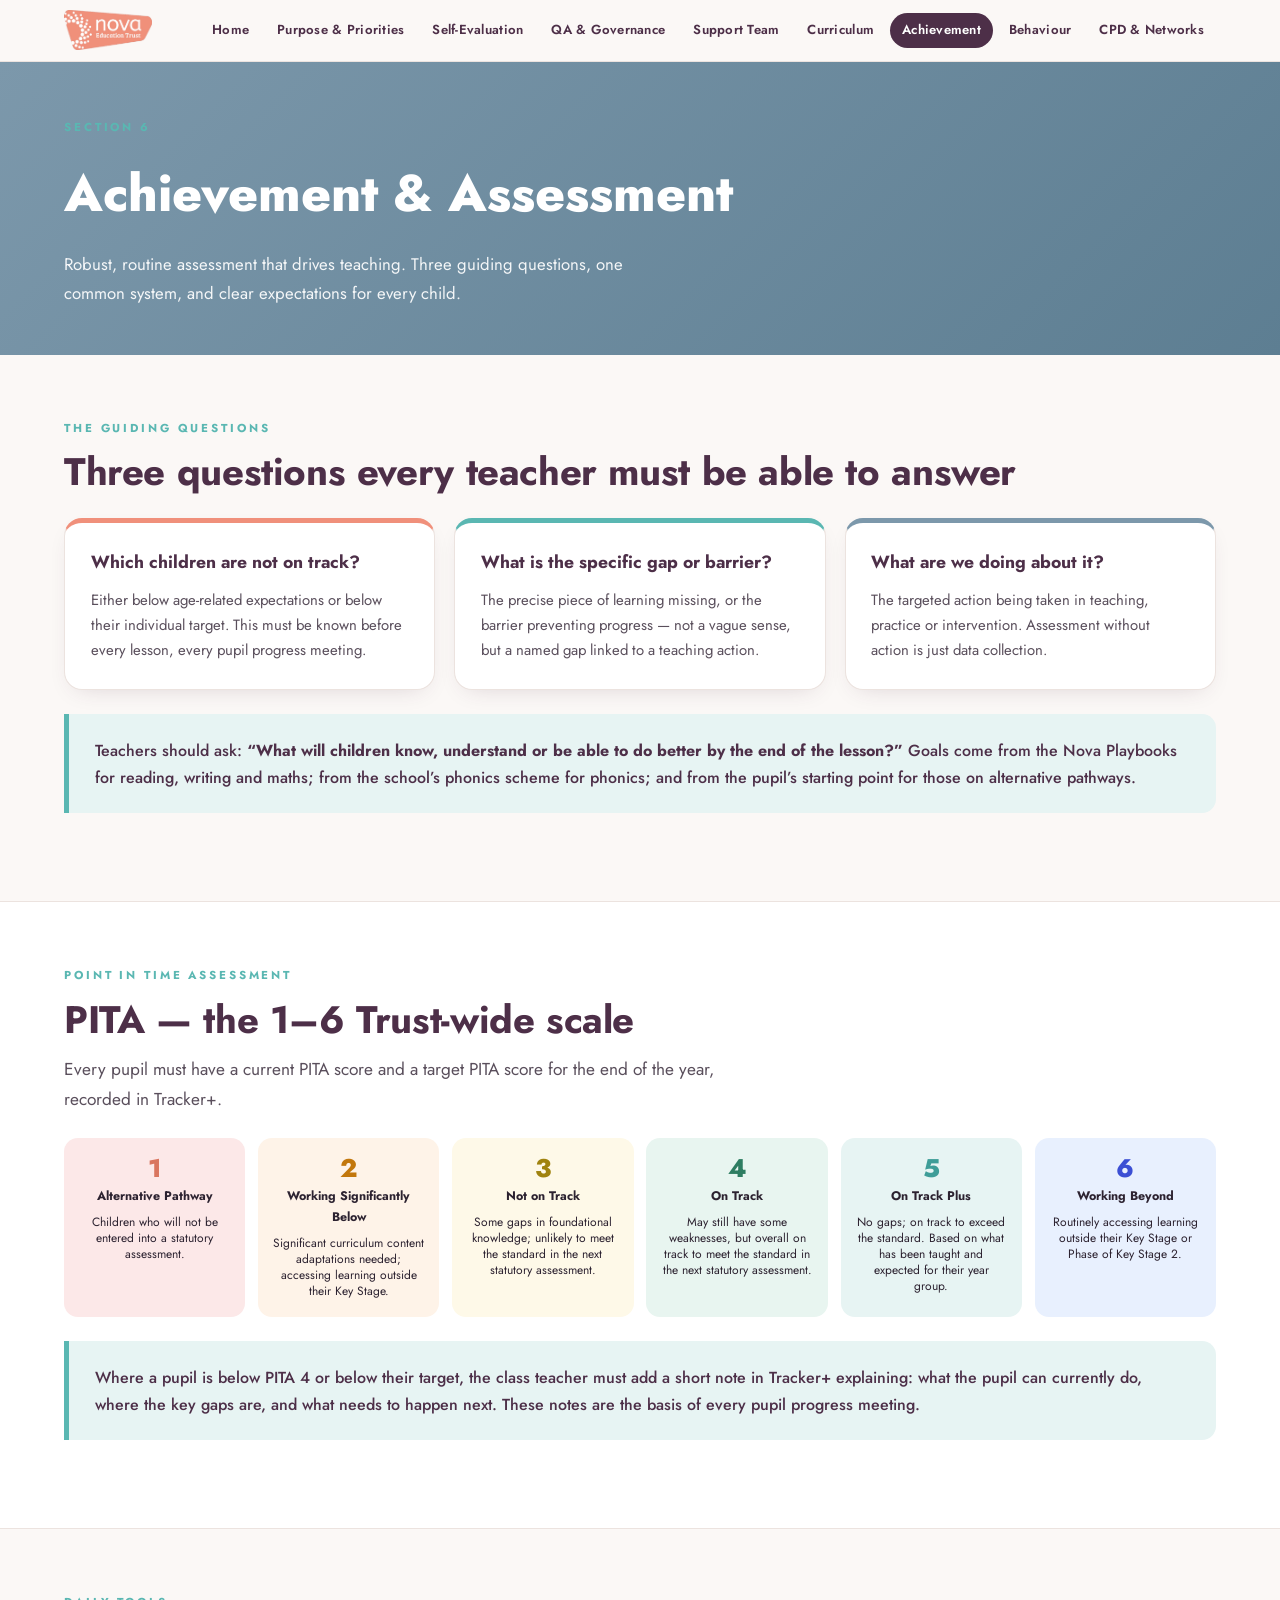
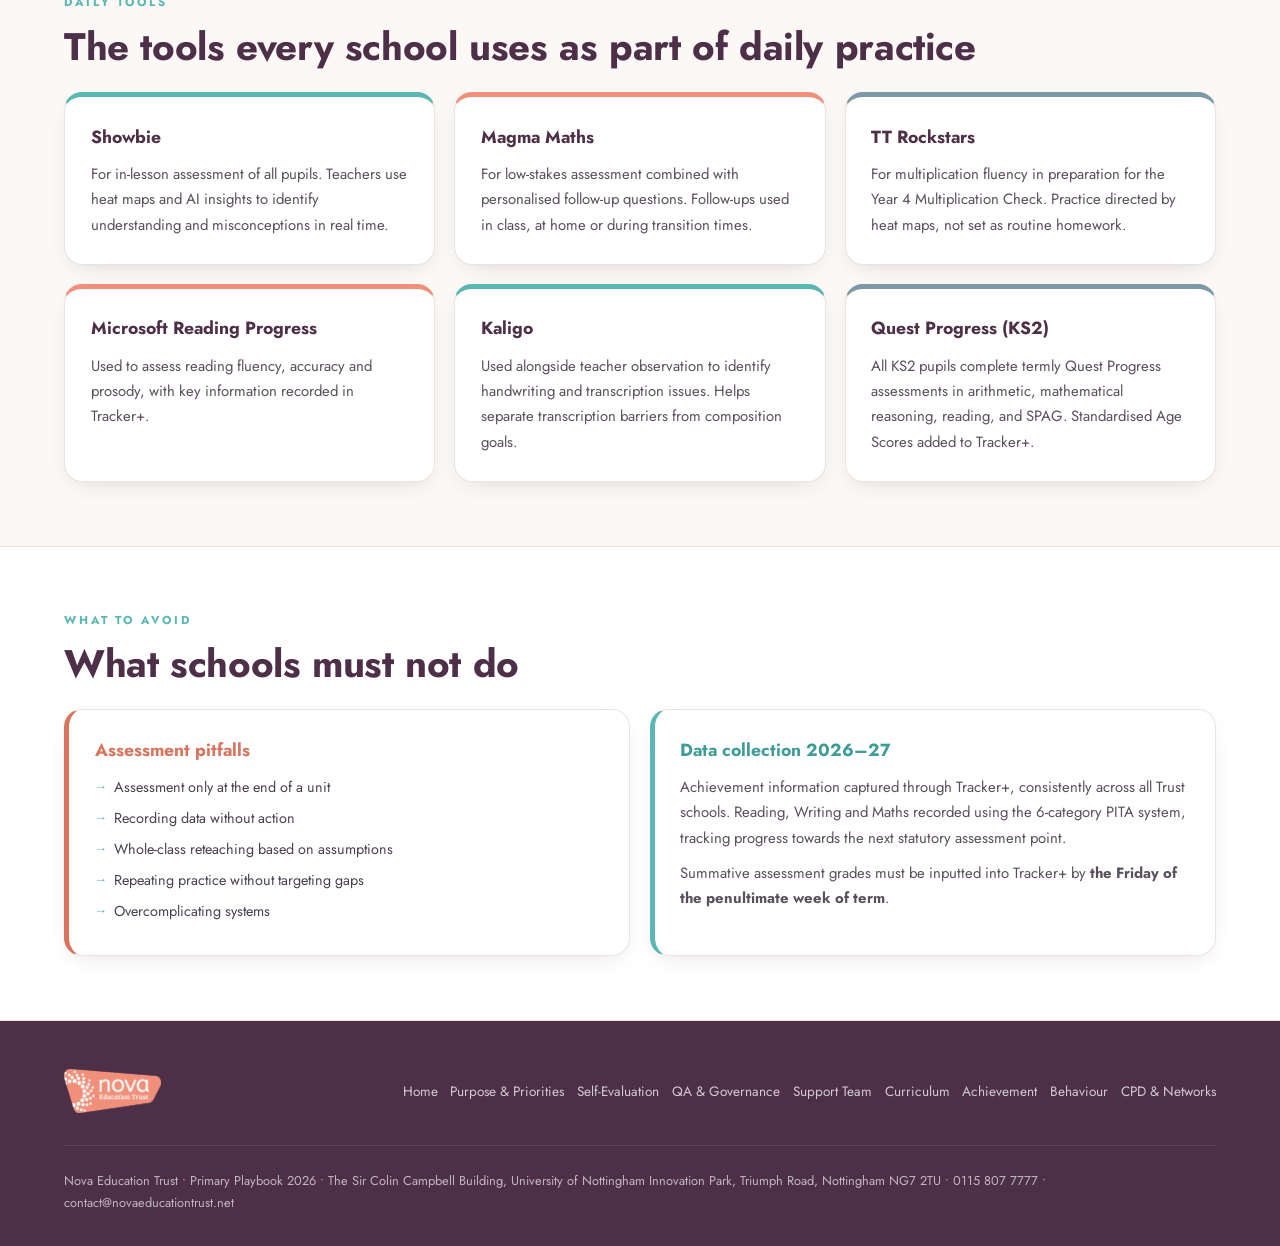
==== achievement.html @ ba5cb5a9 "Initial commit - Primary Leaders Playbook 26-27" ====
<!DOCTYPE html>
<html lang="en-GB">
<head>
<meta charset="UTF-8">
<meta name="viewport" content="width=device-width,initial-scale=1.0">
<title>Achievement & Assessment — Nova Primary Playbook 2026</title>
<link rel="stylesheet" href="style.css">
</head>
<body>
<header class="nav">
  <div class="nav-inner">
    <a class="nav-logo" href="index.html"><img src="assets/nova-logo.png" alt="Nova Education Trust"></a>
    <nav class="links"><a href="index.html">Home</a><a href="purpose.html">Purpose & Priorities</a><a href="self-evaluation.html">Self-Evaluation</a><a href="governance.html">QA & Governance</a><a href="support-team.html">Support Team</a><a href="curriculum.html">Curriculum</a><a href="achievement.html" class="active">Achievement</a><a href="behaviour.html">Behaviour</a><a href="cpd.html">CPD & Networks</a></nav>
    <button class="burger" aria-label="Menu"><span></span><span></span><span></span></button>
  </div>
  <div class="mob-menu"><a href="index.html">Home</a><a href="purpose.html">Purpose & Priorities</a><a href="self-evaluation.html">Self-Evaluation</a><a href="governance.html">QA & Governance</a><a href="support-team.html">Support Team</a><a href="curriculum.html">Curriculum</a><a href="achievement.html">Achievement</a><a href="behaviour.html">Behaviour</a><a href="cpd.html">CPD & Networks</a></div>
</header>

<section class="page-hero slate">
  <div class="wrap">
    <div class="eyebrow">Section 6</div>
    <h1>Achievement &amp; Assessment</h1>
    <p class="sub">Robust, routine assessment that drives teaching. Three guiding questions, one common system, and clear expectations for every child.</p>
  </div>
</section>

<section>
  <div class="wrap">
    <div class="reveal"><div class="eyebrow">The guiding questions</div>
    <h2 class="section-title">Three questions every teacher must be able to answer</h2></div>
    <div class="cards cols-3 reveal" style="margin-top:1.5rem">
      <div class="card accent-coral"><h3>Which children are not on track?</h3><p>Either below age-related expectations or below their individual target. This must be known before every lesson, every pupil progress meeting.</p></div>
      <div class="card accent-teal"><h3>What is the specific gap or barrier?</h3><p>The precise piece of learning missing, or the barrier preventing progress &mdash; not a vague sense, but a named gap linked to a teaching action.</p></div>
      <div class="card accent-slate"><h3>What are we doing about it?</h3><p>The targeted action being taken in teaching, practice or intervention. Assessment without action is just data collection.</p></div>
    </div>
    <div class="callout reveal" style="margin-top:1.5rem">
      <p>Teachers should ask: <strong>&ldquo;What will children know, understand or be able to do better by the end of the lesson?&rdquo;</strong> Goals come from the Nova Playbooks for reading, writing and maths; from the school&rsquo;s phonics scheme for phonics; and from the pupil&rsquo;s starting point for those on alternative pathways.</p>
    </div>
  </div>
</section>

<section class="band">
  <div class="wrap">
    <div class="reveal"><div class="eyebrow">Point in Time Assessment</div>
    <h2 class="section-title">PITA &mdash; the 1&ndash;6 Trust-wide scale</h2>
    <p class="lead">Every pupil must have a current PITA score and a target PITA score for the end of the year, recorded in Tracker+.</p></div>
    <div class="pita-grid reveal">
      <div class="pita-item p1"><div class="pnum">1</div><div class="plabel">Alternative Pathway</div><p>Children who will not be entered into a statutory assessment.</p></div>
      <div class="pita-item p2"><div class="pnum">2</div><div class="plabel">Working Significantly Below</div><p>Significant curriculum content adaptations needed; accessing learning outside their Key Stage.</p></div>
      <div class="pita-item p3"><div class="pnum">3</div><div class="plabel">Not on Track</div><p>Some gaps in foundational knowledge; unlikely to meet the standard in the next statutory assessment.</p></div>
      <div class="pita-item p4"><div class="pnum">4</div><div class="plabel">On Track</div><p>May still have some weaknesses, but overall on track to meet the standard in the next statutory assessment.</p></div>
      <div class="pita-item p5"><div class="pnum">5</div><div class="plabel">On Track Plus</div><p>No gaps; on track to exceed the standard. Based on what has been taught and expected for their year group.</p></div>
      <div class="pita-item p6"><div class="pnum">6</div><div class="plabel">Working Beyond</div><p>Routinely accessing learning outside their Key Stage or Phase of Key Stage 2.</p></div>
    </div>
    <div class="callout reveal" style="margin-top:1.5rem">
      <p>Where a pupil is below PITA 4 or below their target, the class teacher must add a short note in Tracker+ explaining: what the pupil can currently do, where the key gaps are, and what needs to happen next. These notes are the basis of every pupil progress meeting.</p>
    </div>
  </div>
</section>

<section>
  <div class="wrap">
    <div class="reveal"><div class="eyebrow">Daily tools</div>
    <h2 class="section-title">The tools every school uses as part of daily practice</h2></div>
    <div class="cards cols-3 reveal" style="margin-top:1.5rem">
      <div class="card accent-teal"><h3>Showbie</h3><p>For in-lesson assessment of all pupils. Teachers use heat maps and AI insights to identify understanding and misconceptions in real time.</p></div>
      <div class="card accent-coral"><h3>Magma Maths</h3><p>For low-stakes assessment combined with personalised follow-up questions. Follow-ups used in class, at home or during transition times.</p></div>
      <div class="card accent-slate"><h3>TT Rockstars</h3><p>For multiplication fluency in preparation for the Year 4 Multiplication Check. Practice directed by heat maps, not set as routine homework.</p></div>
      <div class="card accent-coral"><h3>Microsoft Reading Progress</h3><p>Used to assess reading fluency, accuracy and prosody, with key information recorded in Tracker+.</p></div>
      <div class="card accent-teal"><h3>Kaligo</h3><p>Used alongside teacher observation to identify handwriting and transcription issues. Helps separate transcription barriers from composition goals.</p></div>
      <div class="card accent-slate"><h3>Quest Progress (KS2)</h3><p>All KS2 pupils complete termly Quest Progress assessments in arithmetic, mathematical reasoning, reading, and SPAG. Standardised Age Scores added to Tracker+.</p></div>
    </div>
  </div>
</section>

<section class="band">
  <div class="wrap">
    <div class="reveal"><div class="eyebrow">What to avoid</div>
    <h2 class="section-title">What schools must not do</h2></div>
    <div class="cards cols-2 reveal" style="margin-top:1.5rem">
      <div class="card" style="border-left:5px solid var(--coral-dark)">
        <h3 style="color:var(--coral-dark)">Assessment pitfalls</h3>
        <ul>
          <li>Assessment only at the end of a unit</li>
          <li>Recording data without action</li>
          <li>Whole-class reteaching based on assumptions</li>
          <li>Repeating practice without targeting gaps</li>
          <li>Overcomplicating systems</li>
        </ul>
      </div>
      <div class="card" style="border-left:5px solid var(--teal)">
        <h3 style="color:var(--teal-dark)">Data collection 2026&ndash;27</h3>
        <p>Achievement information captured through Tracker+, consistently across all Trust schools. Reading, Writing and Maths recorded using the 6-category PITA system, tracking progress towards the next statutory assessment point.</p>
        <p style="margin-top:.6rem">Summative assessment grades must be inputted into Tracker+ by <strong>the Friday of the penultimate week of term</strong>.</p>
      </div>
    </div>
  </div>
</section>

<footer>
  <div class="wrap">
    <div class="fgrid">
      <img src="assets/nova-logo.png" alt="Nova Education Trust">
      <nav class="fnav"><a href="index.html">Home</a><a href="purpose.html">Purpose & Priorities</a><a href="self-evaluation.html">Self-Evaluation</a><a href="governance.html">QA & Governance</a><a href="support-team.html">Support Team</a><a href="curriculum.html">Curriculum</a><a href="achievement.html">Achievement</a><a href="behaviour.html">Behaviour</a><a href="cpd.html">CPD & Networks</a></nav>
    </div>
    <p class="copy">Nova Education Trust &bull; Primary Playbook 2026 &bull; The Sir Colin Campbell Building, University of Nottingham Innovation Park, Triumph Road, Nottingham NG7 2TU &bull; 0115 807 7777 &bull; contact@novaeducationtrust.net</p>
  </div>
</footer>
<script src="app.js"></script>
</body>
</html>
---- style.css ----
@import url('https://fonts.googleapis.com/css2?family=Jost:wght@300;400;500;600;700;800&family=Lora:ital,wght@0,400;0,600;1,400&display=swap');

:root {
  --coral: #f0907b;
  --coral-dark: #d9755f;
  --coral-tint: #fdeee9;
  --teal: #5ab7b2;
  --teal-dark: #3f9d98;
  --teal-tint: #e7f4f3;
  --slate: #7c98ab;
  --plum: #4d2f48;
  --plum-tint: #f3eef2;
  --ink: #2c2230;
  --paper: #fbf8f6;
  --white: #ffffff;
  --line: #ece3df;
  --display: 'Jost', 'Century Gothic', sans-serif;
  --body: 'Lora', Georgia, serif;
  --shadow: 0 20px 50px -20px rgba(77,47,72,.28);
  --shadow-sm: 0 8px 24px -12px rgba(77,47,72,.22);
}

*, *::before, *::after { box-sizing: border-box; margin: 0; padding: 0; }
html { scroll-behavior: smooth; }
body {
  font-family: var(--body);
  color: var(--ink);
  background: var(--paper);
  line-height: 1.7;
  -webkit-font-smoothing: antialiased;
}
h1,h2,h3,h4,h5,nav,label,.eyebrow,.btn,.tag { font-family: var(--display); }
img { max-width: 100%; height: auto; display: block; }

/* ── NAV ── */
header.nav {
  position: sticky; top: 0; z-index: 200;
  background: rgba(251,248,246,.92);
  backdrop-filter: blur(14px);
  border-bottom: 1px solid var(--line);
}
.nav-inner {
  max-width: 1200px; margin: 0 auto; padding: .65rem 1.5rem;
  display: flex; align-items: center; gap: 1rem; justify-content: space-between;
}
.nav-logo img { height: 40px; }
nav.links { display: flex; flex-wrap: wrap; gap: .25rem; }
nav.links a {
  font-size: .82rem; font-weight: 600; letter-spacing: .02em;
  color: var(--plum); text-decoration: none;
  padding: .4rem .75rem; border-radius: 999px; transition: .2s;
  white-space: nowrap;
}
nav.links a:hover { background: var(--plum-tint); }
nav.links a.active { background: var(--plum); color: #fff; }

/* hamburger */
.burger { display: none; background: none; border: none; cursor: pointer; padding: .4rem; }
.burger span { display: block; width: 22px; height: 2px; background: var(--plum); margin: 4px 0; border-radius: 2px; transition: .3s; }
.mob-menu { display: none; flex-direction: column; gap: .3rem; padding: .8rem 1.5rem 1rem; background: var(--paper); border-bottom: 1px solid var(--line); }
.mob-menu a { font-family: var(--display); font-size: .88rem; font-weight: 600; color: var(--plum); text-decoration: none; padding: .5rem .8rem; border-radius: 8px; }
.mob-menu a:hover { background: var(--plum-tint); }
.mob-menu.open { display: flex; }

/* ── LAYOUT ── */
.wrap { max-width: 1200px; margin: 0 auto; padding: 0 1.5rem; }
section { padding: 4rem 0; position: relative; }
.band { background: var(--white); border-top: 1px solid var(--line); border-bottom: 1px solid var(--line); }
.band-coral { background: var(--coral); color: #fff; }
.band-teal { background: var(--teal); color: #fff; }
.band-plum { background: var(--plum); color: #fff; }
.band-tint { background: var(--teal-tint); }

.eyebrow {
  font-size: .72rem; font-weight: 700; letter-spacing: .25em;
  text-transform: uppercase; color: var(--teal); margin-bottom: .8rem;
}
.band-coral .eyebrow, .band-plum .eyebrow { color: rgba(255,255,255,.75); }
h2.section-title {
  font-size: clamp(1.6rem, 3.2vw, 2.4rem); font-weight: 700;
  color: var(--plum); line-height: 1.1; letter-spacing: -.01em;
}
.band-coral h2.section-title, .band-plum h2.section-title { color: #fff; }
.lead { font-size: 1.08rem; max-width: 66ch; color: #5a4f5c; margin-top: .9rem; font-family: var(--display); font-weight: 400; }
.band-coral .lead, .band-plum .lead { color: rgba(255,255,255,.9); }

/* ── HERO ── */
.hero {
  position: relative; overflow: hidden;
  background: linear-gradient(145deg, var(--plum) 0%, #3a2240 100%);
  color: #fff; padding: 5rem 0 4rem;
}
.hero::before {
  content: ''; position: absolute; inset: 0;
  background: radial-gradient(ellipse 80% 60% at 90% 10%, rgba(90,183,178,.2), transparent 60%),
              radial-gradient(ellipse 60% 80% at 10% 90%, rgba(240,144,123,.15), transparent 55%);
}
.hero .wrap { position: relative; z-index: 2; }
.hero img.logo { height: 54px; margin-bottom: 2rem; }
.hero h1 { font-size: clamp(2.2rem, 5.5vw, 4rem); font-weight: 800; line-height: 1; letter-spacing: -.02em; }
.hero h1 span { color: var(--coral); }
.hero .sub { font-family: var(--display); font-size: 1.15rem; margin-top: 1rem; opacity: .9; max-width: 55ch; font-weight: 400; }
.hero .pills { display: flex; flex-wrap: wrap; gap: .6rem; margin-top: 2rem; }
.pill { background: rgba(255,255,255,.12); border: 1px solid rgba(255,255,255,.25); border-radius: 999px; padding: .45rem 1rem; font-family: var(--display); font-size: .82rem; font-weight: 600; color: #fff; }
.pill.c { background: rgba(240,144,123,.25); border-color: var(--coral); }
.pill.t { background: rgba(90,183,178,.25); border-color: var(--teal); }
.hero-dots { position: absolute; right: -60px; top: -40px; width: 380px; opacity: .08; pointer-events: none; }

/* ── BUTTONS ── */
.btn {
  display: inline-block; text-decoration: none; font-weight: 700;
  font-size: .9rem; letter-spacing: .03em;
  padding: .8rem 1.5rem; border-radius: 999px; transition: .2s; cursor: pointer; border: none;
}
.btn-coral { background: var(--coral); color: #fff; }
.btn-coral:hover { background: var(--coral-dark); transform: translateY(-2px); }
.btn-teal { background: var(--teal); color: #fff; }
.btn-teal:hover { background: var(--teal-dark); transform: translateY(-2px); }
.btn-outline { background: transparent; border: 2px solid var(--plum); color: var(--plum); }
.btn-outline:hover { background: var(--plum); color: #fff; }

/* ── CARDS ── */
.cards { display: grid; gap: 1.2rem; }
.cards.cols-2 { grid-template-columns: repeat(2, 1fr); }
.cards.cols-3 { grid-template-columns: repeat(3, 1fr); }
.cards.cols-4 { grid-template-columns: repeat(4, 1fr); }
.card {
  background: #fff; border: 1px solid var(--line); border-radius: 18px;
  padding: 1.6rem; box-shadow: var(--shadow-sm);
}
.card.accent-coral { border-top: 5px solid var(--coral); }
.card.accent-teal { border-top: 5px solid var(--teal); }
.card.accent-slate { border-top: 5px solid var(--slate); }
.card h3 { font-size: 1.1rem; color: var(--plum); margin-bottom: .6rem; }
.card p { font-size: .93rem; color: #5a4f5c; font-family: var(--display); }
.card ul { list-style: none; margin-top: .6rem; }
.card ul li { font-size: .9rem; font-family: var(--display); color: #4a4050; padding-left: 1.2rem; position: relative; margin-bottom: .4rem; }
.card ul li::before { content: "→"; position: absolute; left: 0; color: var(--teal); font-weight: 700; font-size: .8rem; top: .1em; }

/* ── SPLIT LAYOUT ── */
.split { display: grid; grid-template-columns: 1fr 1fr; gap: 3rem; align-items: start; }
.split.flip { }
.split img { border-radius: 16px; box-shadow: var(--shadow); width: 100%; }

/* ── PRIORITIES ── */
.priority { display: flex; gap: 1.2rem; align-items: flex-start; margin-bottom: 1.4rem; }
.priority .num {
  width: 44px; height: 44px; border-radius: 50%; display: grid; place-items: center;
  font-family: var(--display); font-weight: 800; font-size: 1.1rem; color: #fff; flex-shrink: 0;
}
.priority .num.c { background: var(--coral); }
.priority .num.t { background: var(--teal); }
.priority .num.s { background: var(--slate); }
.priority h4 { font-size: 1.05rem; color: var(--plum); margin-bottom: .2rem; }
.priority p { font-size: .92rem; font-family: var(--display); color: #5a4f5c; }

/* ── STEPS ── */
.steps { display: flex; flex-direction: column; gap: 0; }
.step { display: flex; gap: 1.2rem; padding: 1.1rem 0; border-bottom: 1px solid var(--line); }
.step:last-child { border-bottom: none; }
.step .icon { width: 36px; height: 36px; border-radius: 8px; background: var(--teal-tint); color: var(--teal); display: grid; place-items: center; font-family: var(--display); font-weight: 700; font-size: .85rem; flex-shrink: 0; margin-top: .1rem; }
.step h4 { font-size: .98rem; color: var(--plum); margin-bottom: .15rem; }
.step p { font-size: .88rem; font-family: var(--display); color: #5a4f5c; }

/* ── QA SCHEDULE TABLE ── */
.qa-table-wrap { overflow-x: auto; border-radius: 14px; box-shadow: var(--shadow-sm); margin-top: 1.5rem; }
table.qa { border-collapse: separate; border-spacing: 0; width: 100%; min-width: 700px; background: #fff; }
table.qa th, table.qa td { padding: .65rem .9rem; font-size: .82rem; font-family: var(--display); text-align: left; border-bottom: 1px solid var(--line); vertical-align: middle; }
table.qa thead th { background: var(--plum); color: #fff; font-weight: 700; }
table.qa thead th:first-child { background: var(--plum); }
table.qa tbody th { background: var(--paper); color: var(--plum); font-weight: 700; white-space: nowrap; }
table.qa .safeguarding { background: #fff3e0; color: #b45309; border-radius: 6px; padding: .3rem .5rem; font-size: .76rem; font-weight: 600; display: inline-block; }
table.qa .send { background: var(--teal-tint); color: var(--teal-dark); border-radius: 6px; padding: .3rem .5rem; font-size: .76rem; font-weight: 600; display: inline-block; }
table.qa .tl { background: #e8f4ff; color: #2563eb; border-radius: 6px; padding: .3rem .5rem; font-size: .76rem; font-weight: 600; display: inline-block; }
table.qa .ca { background: var(--plum-tint); color: var(--plum); border-radius: 6px; padding: .3rem .5rem; font-size: .76rem; font-weight: 600; display: inline-block; }
table.qa .beh { background: var(--coral-tint); color: var(--coral-dark); border-radius: 6px; padding: .3rem .5rem; font-size: .76rem; font-weight: 600; display: inline-block; }

/* ── PERSON CARDS ── */
.person { background: #fff; border-radius: 18px; padding: 1.8rem; border-left: 6px solid var(--teal); box-shadow: var(--shadow-sm); margin-bottom: 1.4rem; }
.person h3 { font-size: 1.15rem; color: var(--teal-dark); margin-bottom: .1rem; }
.person .role { font-family: var(--display); font-weight: 600; font-size: .9rem; color: var(--slate); margin-bottom: .8rem; }
.person ul { list-style: none; columns: 2; gap: 1rem; }
.person ul li { font-size: .88rem; font-family: var(--display); color: #4a4050; padding-left: 1.2rem; position: relative; margin-bottom: .4rem; break-inside: avoid; }
.person ul li::before { content: "✓"; position: absolute; left: 0; color: var(--teal); font-weight: 700; font-size: .78rem; }

/* ── PITA SCALE ── */
.pita-grid { display: grid; grid-template-columns: repeat(6,1fr); gap: .8rem; margin-top: 1.5rem; }
.pita-item { border-radius: 14px; padding: 1.1rem .9rem; text-align: center; }
.pita-item .pnum { font-family: var(--display); font-weight: 800; font-size: 1.6rem; line-height: 1; }
.pita-item .plabel { font-family: var(--display); font-weight: 700; font-size: .78rem; margin: .3rem 0 .4rem; }
.pita-item p { font-size: .75rem; font-family: var(--display); line-height: 1.35; }
.p1 { background: #fce8e8; } .p1 .pnum { color: var(--coral-dark); }
.p2 { background: #fef3e8; } .p2 .pnum { color: #c2770c; }
.p3 { background: #fef9e8; } .p3 .pnum { color: #a0830f; }
.p4 { background: #e8f5f0; } .p4 .pnum { color: #2e7d62; }
.p5 { background: var(--teal-tint); } .p5 .pnum { color: var(--teal-dark); }
.p6 { background: #e8f0fe; } .p6 .pnum { color: #3b4fd4; }

/* ── BEHAVIOUR SCORES ── */
.bscore-grid { display: grid; grid-template-columns: repeat(3,1fr); gap: 1rem; margin-top: 1.5rem; }
.bscore { border-radius: 16px; padding: 1.4rem; }
.bscore .bnum { font-family: var(--display); font-weight: 800; font-size: 2rem; line-height: 1; }
.bscore h4 { font-family: var(--display); font-weight: 700; font-size: .92rem; margin: .3rem 0 .5rem; }
.bscore ul { list-style: none; }
.bscore li { font-size: .82rem; font-family: var(--display); padding-left: 1rem; position: relative; margin-bottom: .3rem; }
.bscore li::before { content: "•"; position: absolute; left: 0; }
.bs1 { background: #fce8e8; } .bs1 .bnum { color: var(--coral-dark); }
.bs2 { background: #fef3e8; } .bs2 .bnum { color: #c2770c; }
.bs3 { background: #fef9e8; } .bs3 .bnum { color: #a0830f; }
.bs4 { background: #e8f5f0; } .bs4 .bnum { color: #2e7d62; }
.bs5 { background: var(--teal-tint); } .bs5 .bnum { color: var(--teal-dark); }
.bs6 { background: #e8f0fe; } .bs6 .bnum { color: #3b4fd4; }

/* ── NETWORK CARDS ── */
.network { background: #fff; border-radius: 16px; padding: 1.5rem; border-top: 4px solid var(--teal); box-shadow: var(--shadow-sm); }
.network h3 { font-size: 1rem; color: var(--plum); margin-bottom: .5rem; }
.network p { font-size: .88rem; font-family: var(--display); color: #5a4f5c; }

/* ── INLINE QUOTE / CALLOUT ── */
.callout { background: var(--teal-tint); border-left: 5px solid var(--teal); border-radius: 0 14px 14px 0; padding: 1.4rem 1.6rem; margin: 1.5rem 0; }
.callout p { font-size: 1rem; color: var(--plum); font-family: var(--display); font-weight: 500; }
.callout.coral { background: var(--coral-tint); border-left-color: var(--coral); }

/* ── BEHAVIOUR CURRICULUM STRANDS ── */
.strands { display: grid; grid-template-columns: repeat(4,1fr); gap: 1rem; margin-top: 1.5rem; }
.strand { border-radius: 16px; padding: 1.4rem 1.2rem; text-align: center; }
.strand .icon { font-size: 2rem; margin-bottom: .7rem; }
.strand h4 { font-family: var(--display); font-weight: 700; font-size: .9rem; color: #fff; }
.s1 { background: #7db8d8; }
.s2 { background: var(--teal); }
.s3 { background: #5ab7b2cc; }
.s4 { background: var(--coral); }

/* ── REVEAL ── */
.reveal { opacity: 0; transform: translateY(22px); transition: opacity .65s ease, transform .65s ease; }
.reveal.in { opacity: 1; transform: none; }

/* ── PAGE HERO ── */
.page-hero { padding: 3.5rem 0 3rem; color: #fff; position: relative; overflow: hidden; }
.page-hero.coral { background: linear-gradient(135deg, var(--coral), var(--coral-dark)); }
.page-hero.teal { background: linear-gradient(135deg, var(--teal), var(--teal-dark)); }
.page-hero.plum { background: linear-gradient(135deg, var(--plum), #3a2240); }
.page-hero.slate { background: linear-gradient(135deg, var(--slate), #5d7e92); }
.page-hero h1 { font-size: clamp(1.9rem, 4.5vw, 3.2rem); font-weight: 800; }
.page-hero .sub { font-family: var(--display); font-size: 1.05rem; margin-top: .8rem; opacity: .92; max-width: 60ch; }

/* ── FOOTER ── */
footer { background: var(--plum); color: #fff; padding: 3rem 0 2rem; }
footer .fgrid { display: flex; justify-content: space-between; align-items: center; gap: 2rem; flex-wrap: wrap; }
footer img { height: 44px; }
footer .fnav { display: flex; flex-wrap: wrap; gap: .8rem; }
footer .fnav a { color: rgba(255,255,255,.75); text-decoration: none; font-family: var(--display); font-size: .85rem; }
footer .fnav a:hover { color: #fff; }
footer .copy { margin-top: 2rem; padding-top: 1.5rem; border-top: 1px solid rgba(255,255,255,.15); font-size: .8rem; opacity: .65; font-family: var(--display); }

/* ── RESPONSIVE ── */
@media(max-width:960px) {
  .cards.cols-3, .cards.cols-4 { grid-template-columns: repeat(2,1fr); }
  .split { grid-template-columns: 1fr; }
  .pita-grid { grid-template-columns: repeat(3,1fr); }
  .bscore-grid { grid-template-columns: repeat(2,1fr); }
  .strands { grid-template-columns: repeat(2,1fr); }
  nav.links { display: none; }
  .burger { display: block; }
}
@media(max-width:600px) {
  .cards.cols-2, .cards.cols-3, .cards.cols-4 { grid-template-columns: 1fr; }
  .pita-grid { grid-template-columns: repeat(2,1fr); }
  .person ul { columns: 1; }
  section { padding: 2.8rem 0; }
}
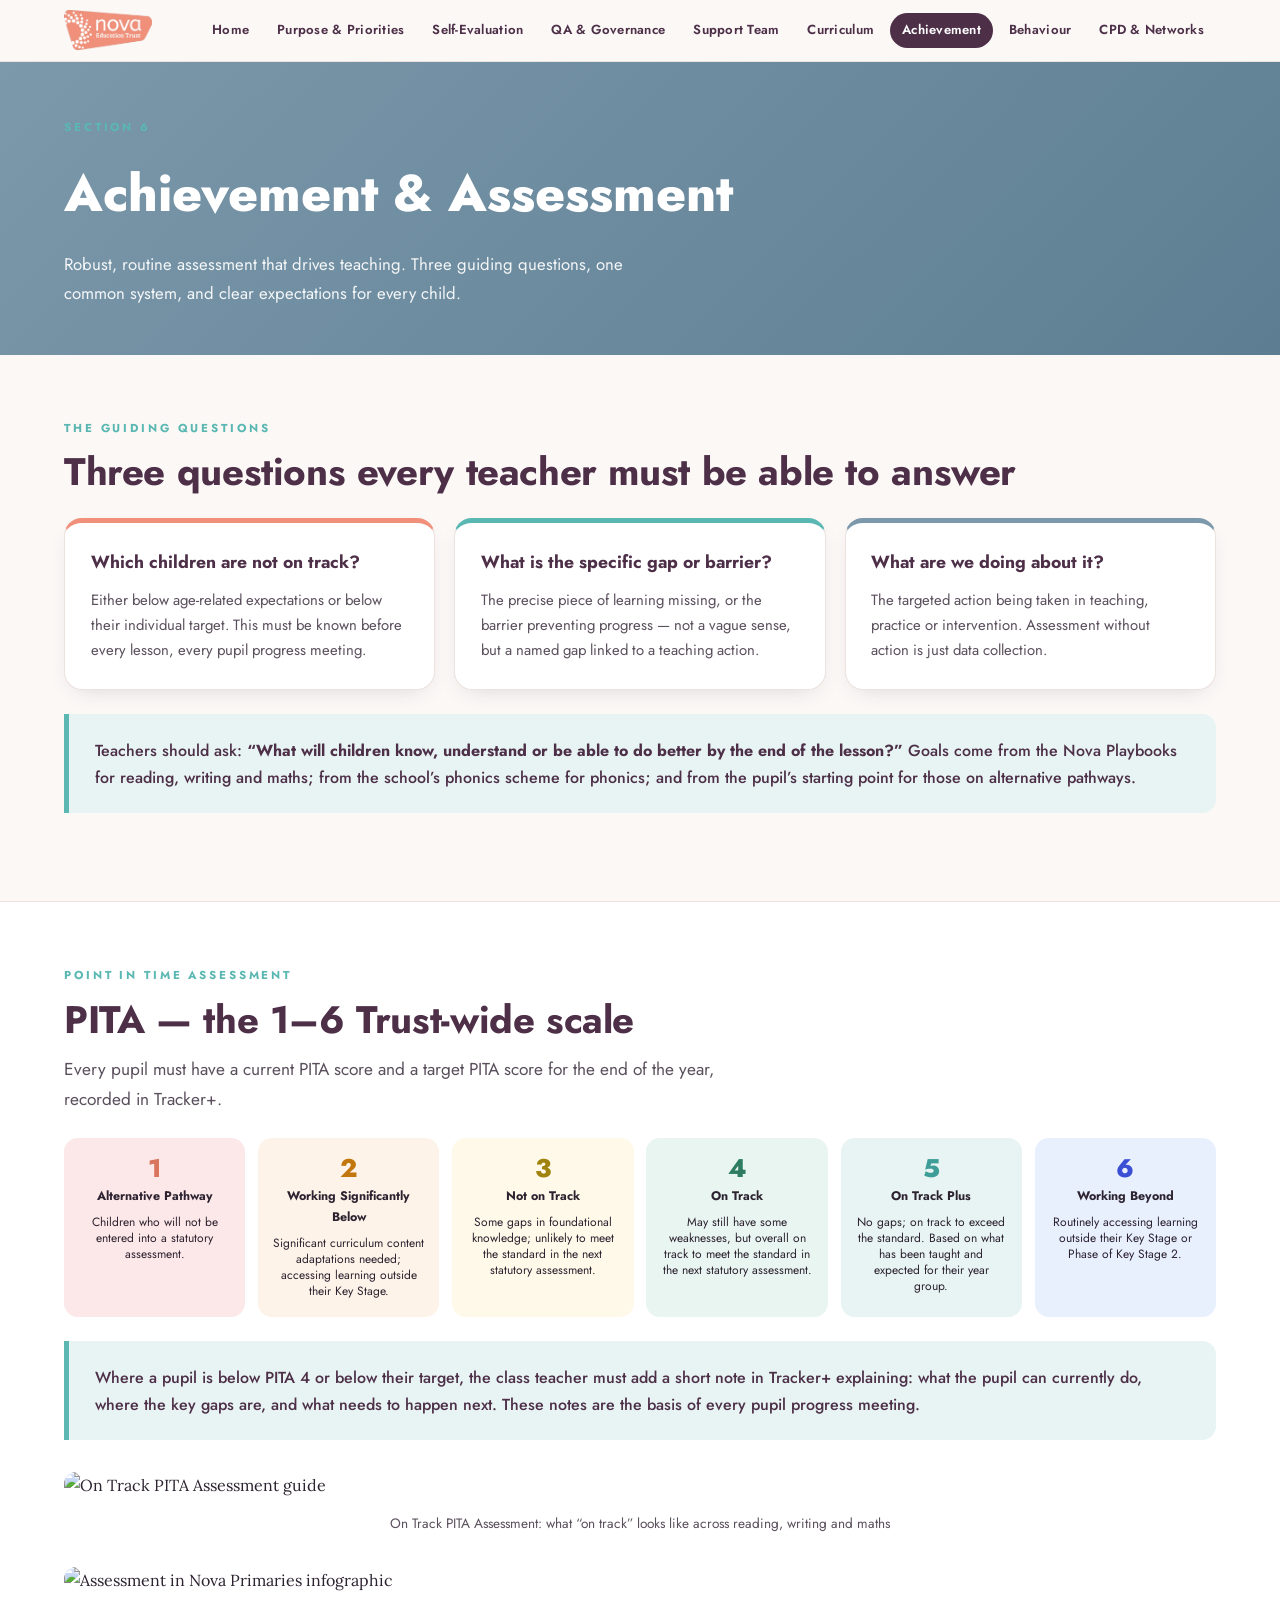
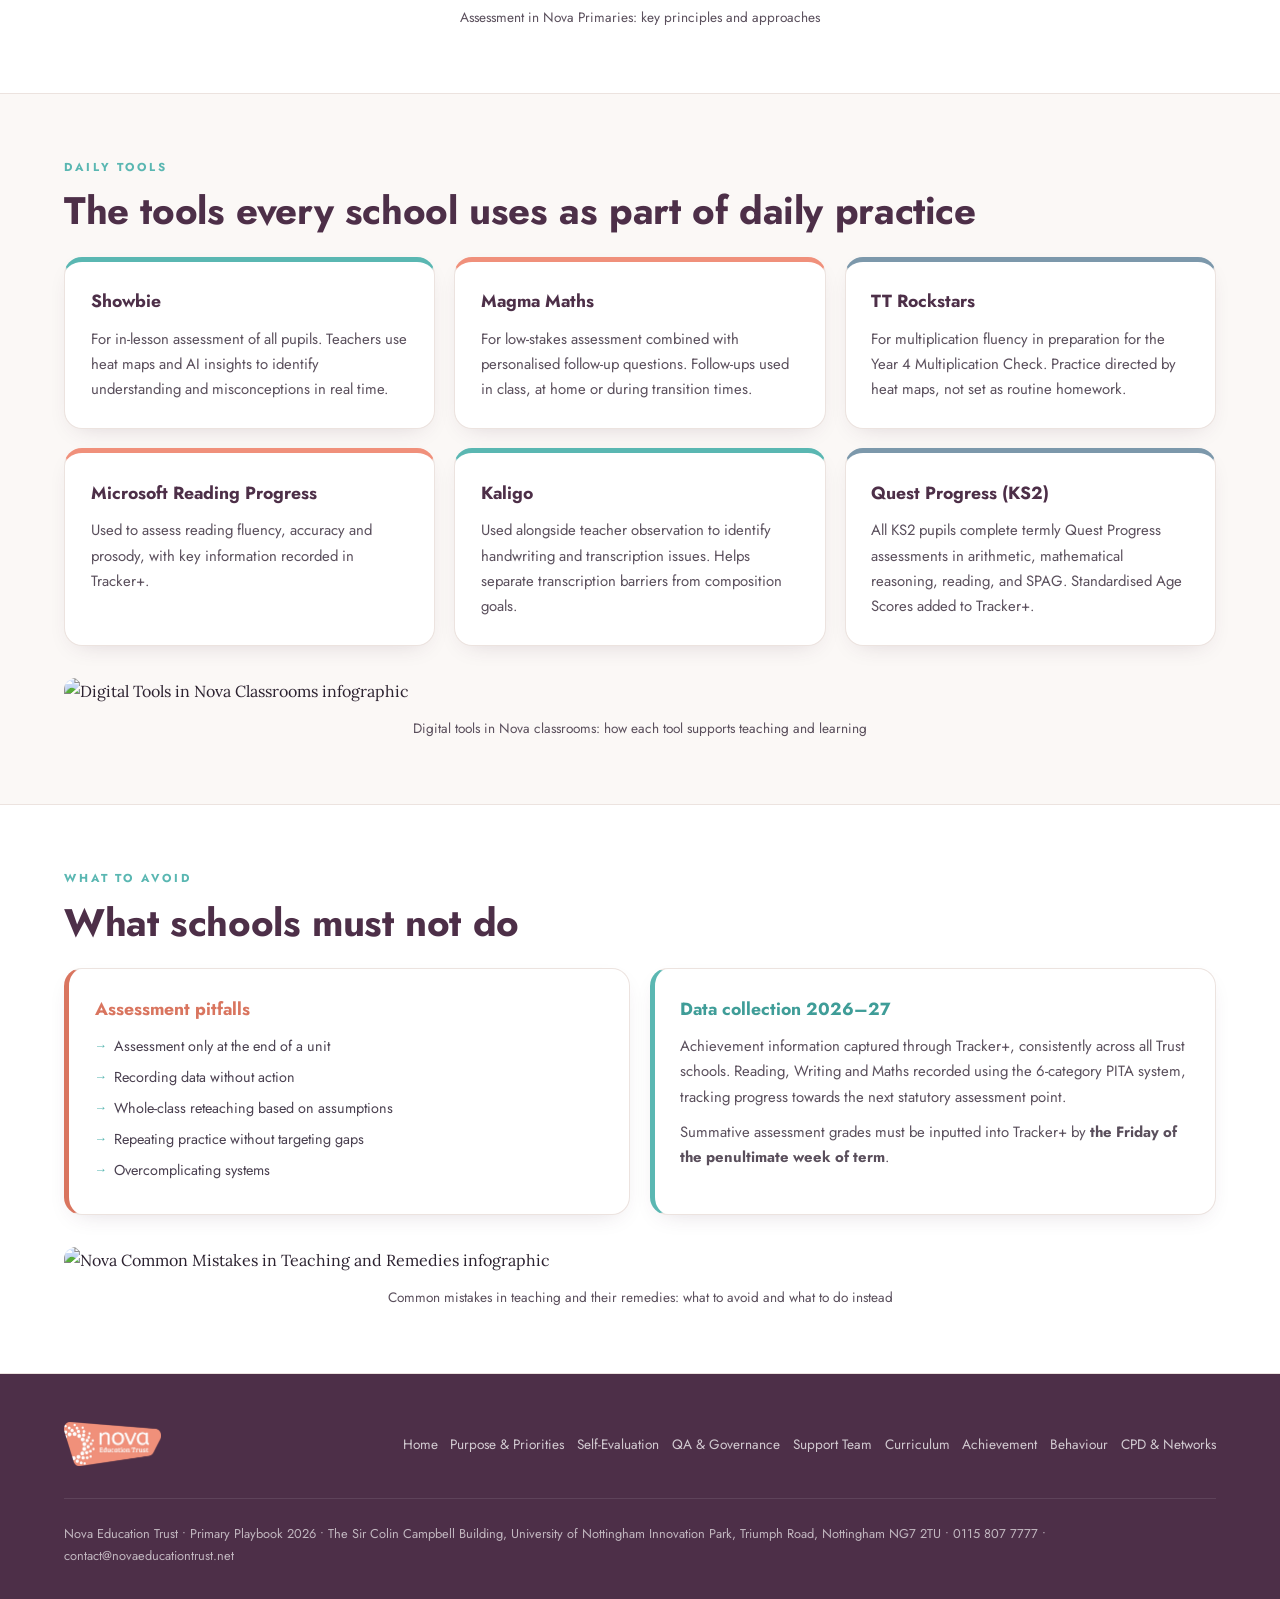
==== commit 019d49fe: "Update site content: strategy, roles, images, QA schedule, and behaviour link Home: add Primary Play" ====
--- a/achievement.html
+++ b/achievement.html
@@ -55,6 +55,14 @@
     <div class="callout reveal" style="margin-top:1.5rem">
       <p>Where a pupil is below PITA 4 or below their target, the class teacher must add a short note in Tracker+ explaining: what the pupil can currently do, where the key gaps are, and what needs to happen next. These notes are the basis of every pupil progress meeting.</p>
     </div>
+    <div class="reveal" style="margin-top:2rem">
+      <img src="On%20Track%20PITA%20Assessment.png" alt="On Track PITA Assessment guide" style="max-width:100%;border-radius:12px;box-shadow:var(--shadow);display:block;margin:0 auto">
+      <p style="text-align:center;font-family:var(--display);font-size:.85rem;color:#5a4f5c;margin-top:.75rem">On Track PITA Assessment: what &ldquo;on track&rdquo; looks like across reading, writing and maths</p>
+    </div>
+    <div class="reveal" style="margin-top:2rem">
+      <img src="Assessment%20in%20Nova%20Primaries.png" alt="Assessment in Nova Primaries infographic" style="max-width:100%;border-radius:12px;box-shadow:var(--shadow);display:block;margin:0 auto">
+      <p style="text-align:center;font-family:var(--display);font-size:.85rem;color:#5a4f5c;margin-top:.75rem">Assessment in Nova Primaries: key principles and approaches</p>
+    </div>
   </div>
 </section>
 
@@ -69,6 +77,10 @@
       <div class="card accent-coral"><h3>Microsoft Reading Progress</h3><p>Used to assess reading fluency, accuracy and prosody, with key information recorded in Tracker+.</p></div>
       <div class="card accent-teal"><h3>Kaligo</h3><p>Used alongside teacher observation to identify handwriting and transcription issues. Helps separate transcription barriers from composition goals.</p></div>
       <div class="card accent-slate"><h3>Quest Progress (KS2)</h3><p>All KS2 pupils complete termly Quest Progress assessments in arithmetic, mathematical reasoning, reading, and SPAG. Standardised Age Scores added to Tracker+.</p></div>
+    </div>
+    <div class="reveal" style="margin-top:2rem">
+      <img src="Digital%20Tools%20in%20Nova%20Classrooms.png" alt="Digital Tools in Nova Classrooms infographic" style="max-width:100%;border-radius:12px;box-shadow:var(--shadow);display:block;margin:0 auto">
+      <p style="text-align:center;font-family:var(--display);font-size:.85rem;color:#5a4f5c;margin-top:.75rem">Digital tools in Nova classrooms: how each tool supports teaching and learning</p>
     </div>
   </div>
 </section>
@@ -94,6 +106,10 @@
         <p style="margin-top:.6rem">Summative assessment grades must be inputted into Tracker+ by <strong>the Friday of the penultimate week of term</strong>.</p>
       </div>
     </div>
+    <div class="reveal" style="margin-top:2rem">
+      <img src="Nova%20Common%20Mistakes%20in%20Teaching%20and%20Remedies.png" alt="Nova Common Mistakes in Teaching and Remedies infographic" style="max-width:100%;border-radius:12px;box-shadow:var(--shadow);display:block;margin:0 auto">
+      <p style="text-align:center;font-family:var(--display);font-size:.85rem;color:#5a4f5c;margin-top:.75rem">Common mistakes in teaching and their remedies: what to avoid and what to do instead</p>
+    </div>
   </div>
 </section>
 
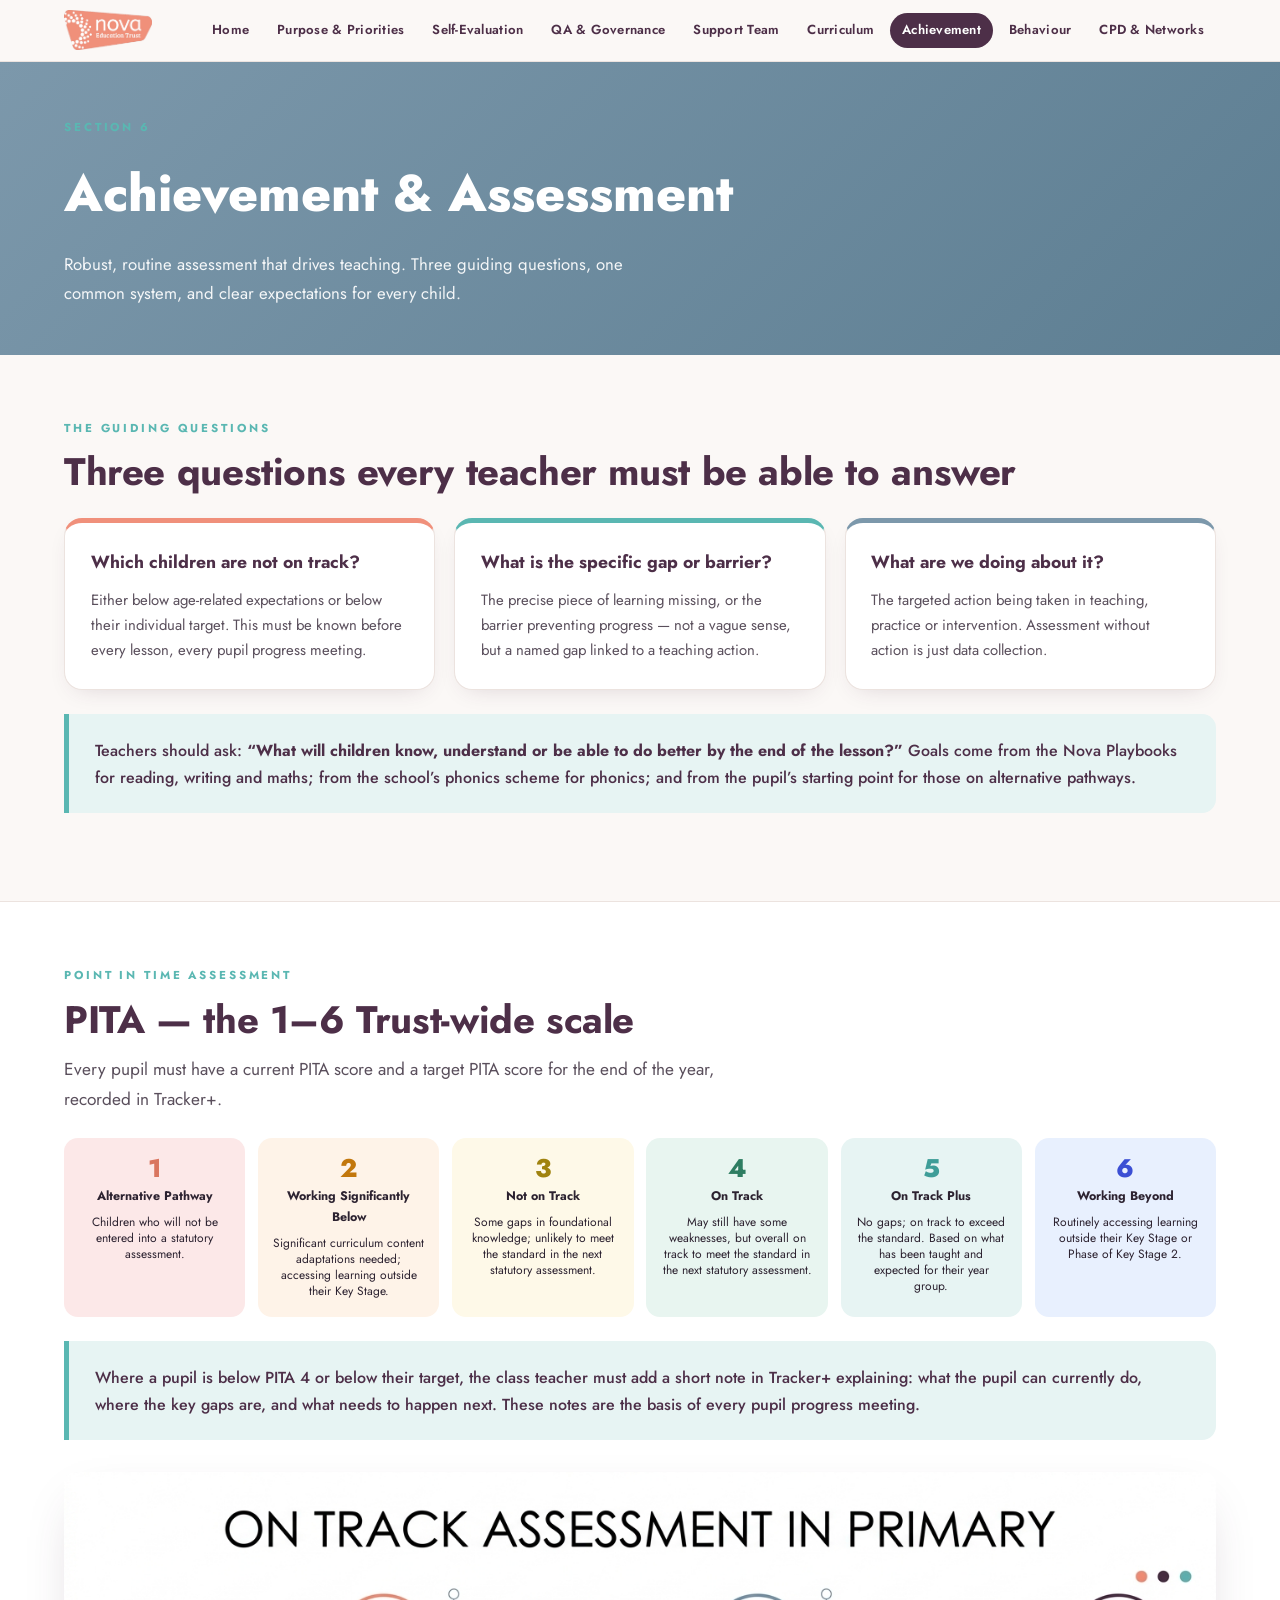
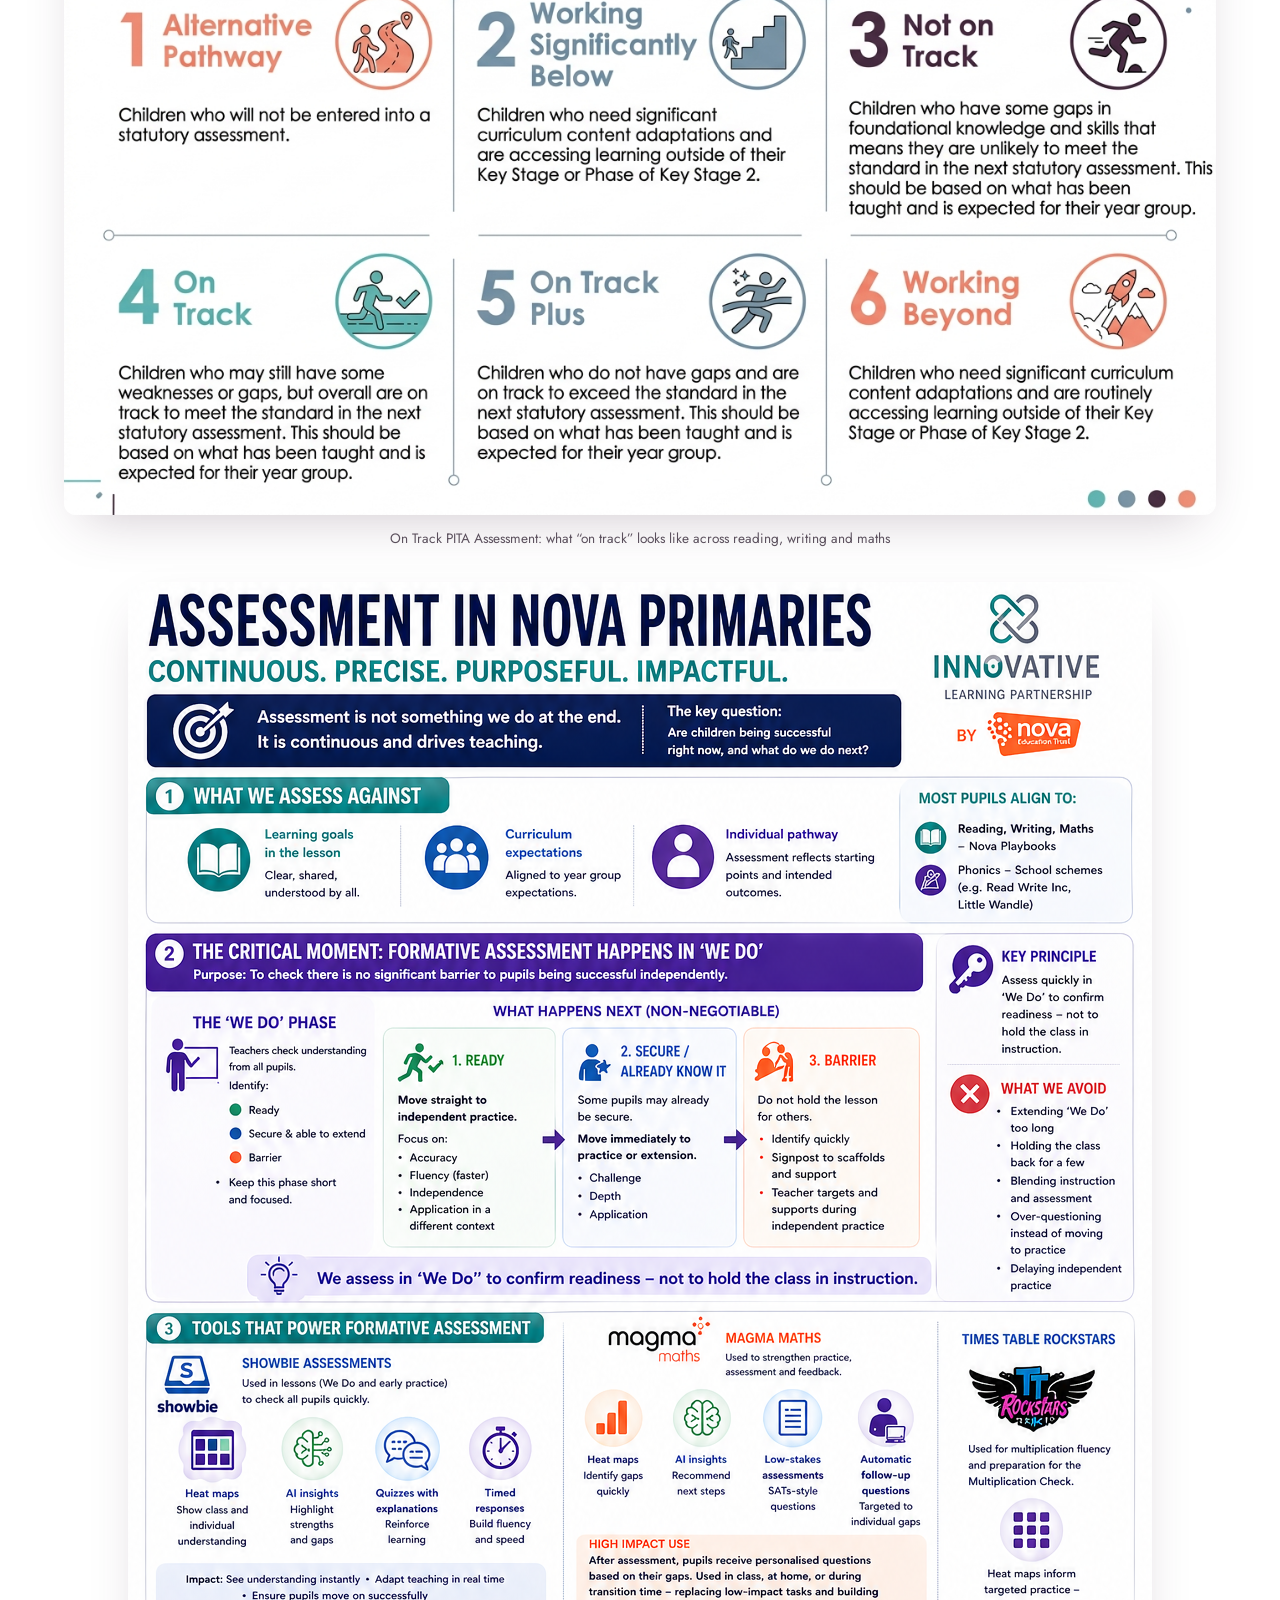
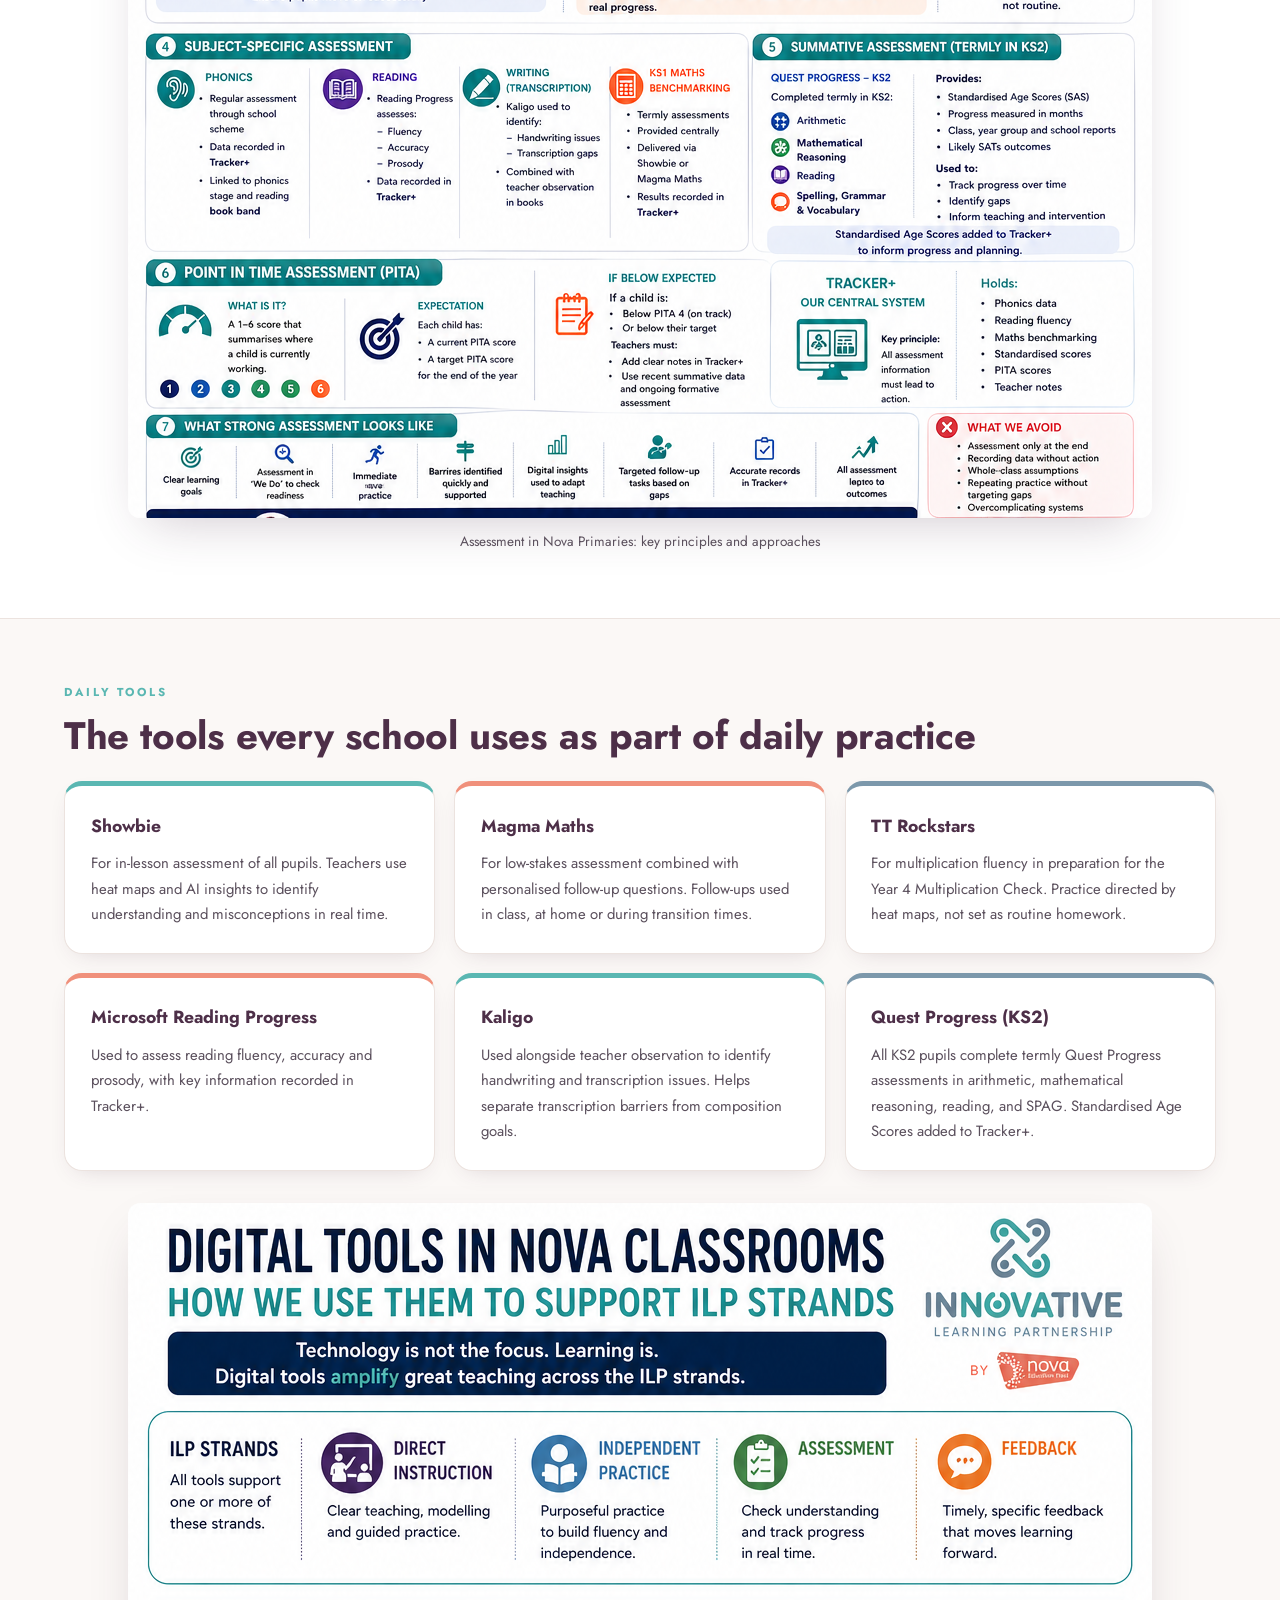
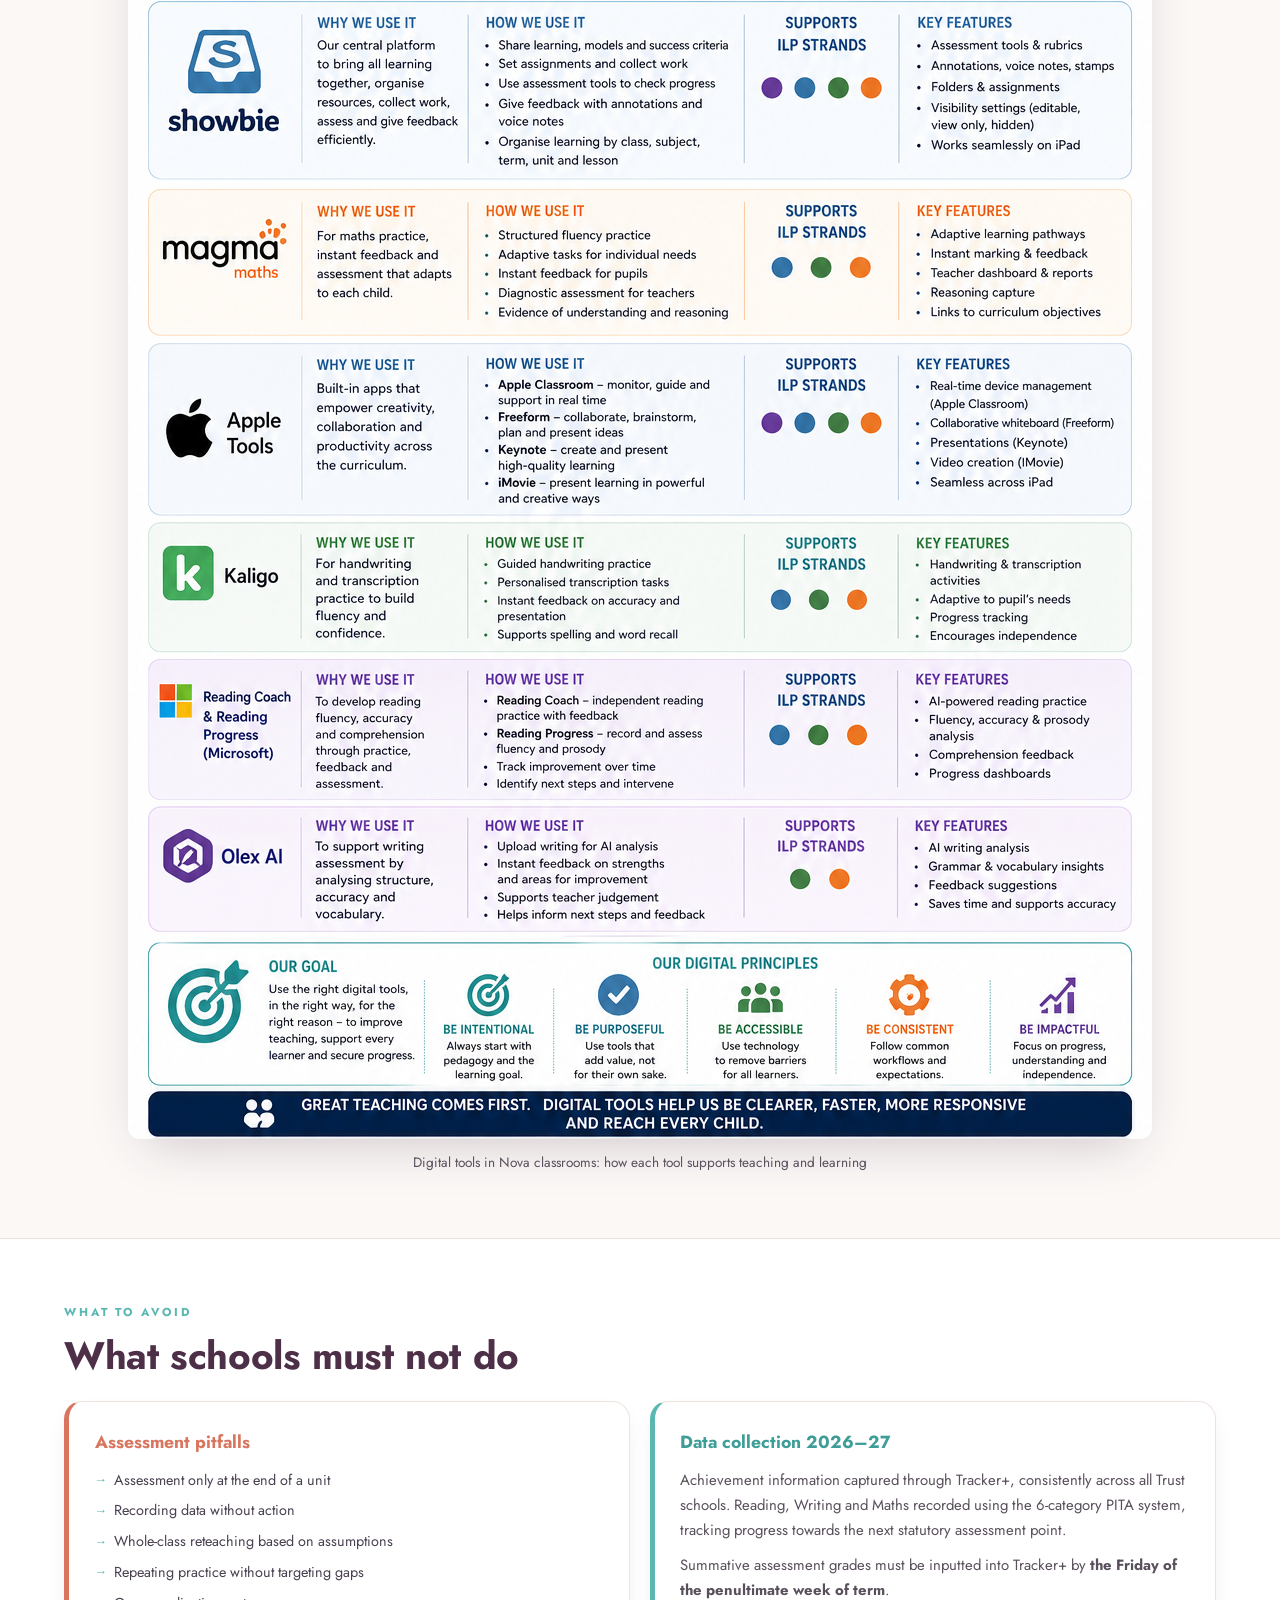
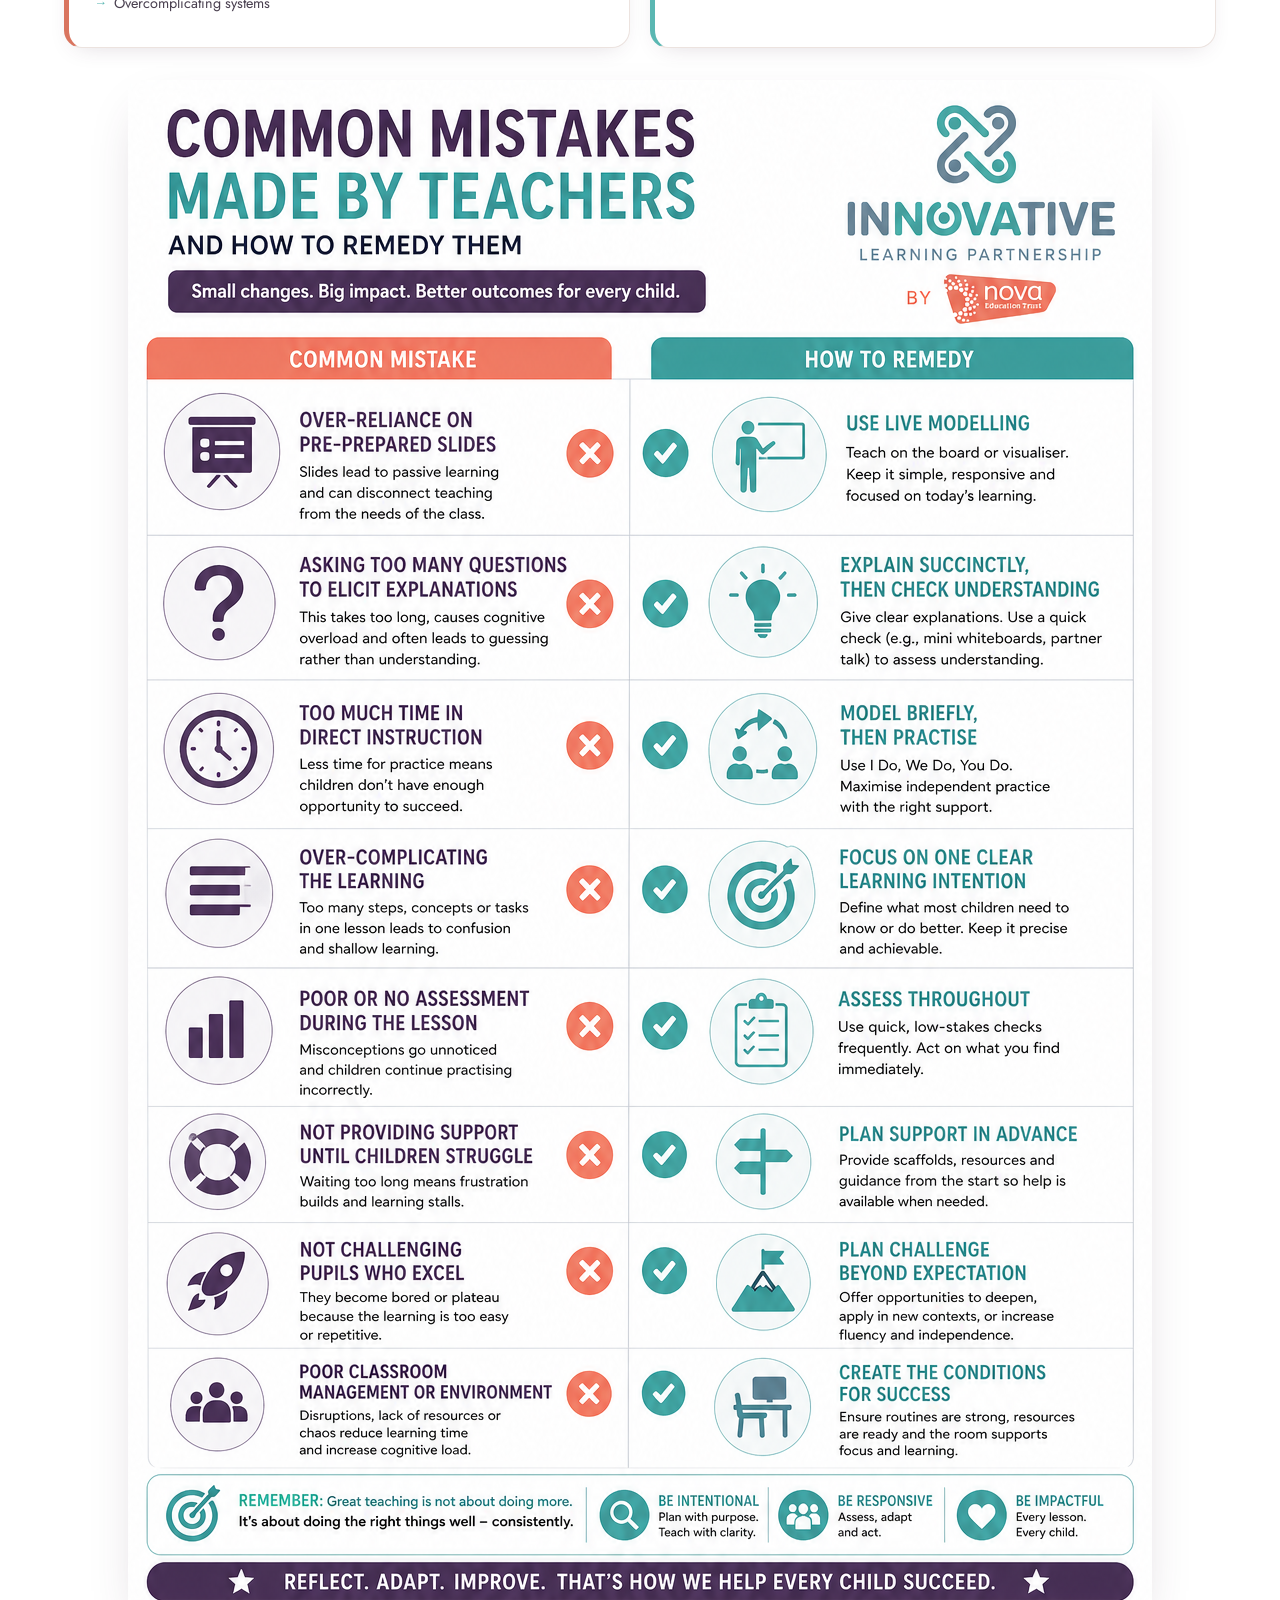
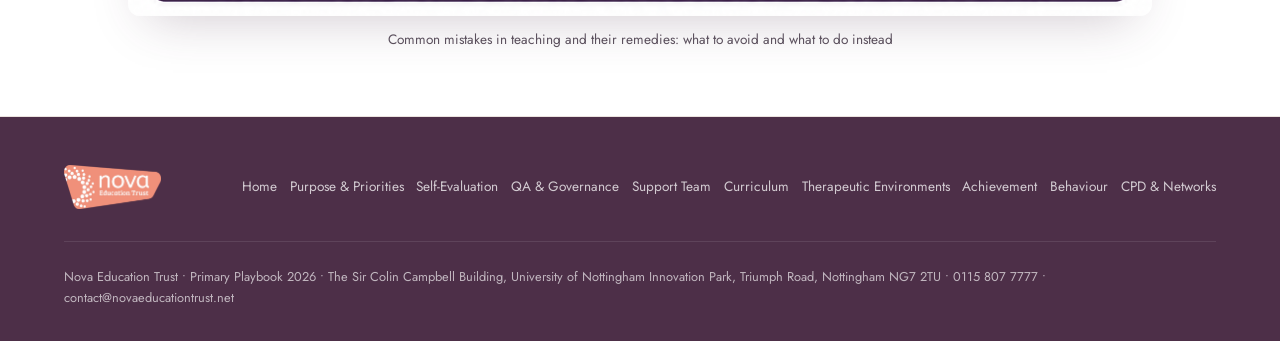
==== commit bdd93664: "Add Therapeutic Learning Environments page and update all navigation - Create therapeutic.html as a " ====
--- a/achievement.html
+++ b/achievement.html
@@ -13,7 +13,7 @@
     <nav class="links"><a href="index.html">Home</a><a href="purpose.html">Purpose & Priorities</a><a href="self-evaluation.html">Self-Evaluation</a><a href="governance.html">QA & Governance</a><a href="support-team.html">Support Team</a><a href="curriculum.html">Curriculum</a><a href="achievement.html" class="active">Achievement</a><a href="behaviour.html">Behaviour</a><a href="cpd.html">CPD & Networks</a></nav>
     <button class="burger" aria-label="Menu"><span></span><span></span><span></span></button>
   </div>
-  <div class="mob-menu"><a href="index.html">Home</a><a href="purpose.html">Purpose & Priorities</a><a href="self-evaluation.html">Self-Evaluation</a><a href="governance.html">QA & Governance</a><a href="support-team.html">Support Team</a><a href="curriculum.html">Curriculum</a><a href="achievement.html">Achievement</a><a href="behaviour.html">Behaviour</a><a href="cpd.html">CPD & Networks</a></div>
+  <div class="mob-menu"><a href="index.html">Home</a><a href="purpose.html">Purpose & Priorities</a><a href="self-evaluation.html">Self-Evaluation</a><a href="governance.html">QA & Governance</a><a href="support-team.html">Support Team</a><a href="curriculum.html">Curriculum</a><a href="therapeutic.html">Therapeutic Environments</a><a href="achievement.html">Achievement</a><a href="behaviour.html">Behaviour</a><a href="cpd.html">CPD & Networks</a></div>
 </header>
 
 <section class="page-hero slate">
@@ -117,7 +117,7 @@
   <div class="wrap">
     <div class="fgrid">
       <img src="assets/nova-logo.png" alt="Nova Education Trust">
-      <nav class="fnav"><a href="index.html">Home</a><a href="purpose.html">Purpose & Priorities</a><a href="self-evaluation.html">Self-Evaluation</a><a href="governance.html">QA & Governance</a><a href="support-team.html">Support Team</a><a href="curriculum.html">Curriculum</a><a href="achievement.html">Achievement</a><a href="behaviour.html">Behaviour</a><a href="cpd.html">CPD & Networks</a></nav>
+      <nav class="fnav"><a href="index.html">Home</a><a href="purpose.html">Purpose & Priorities</a><a href="self-evaluation.html">Self-Evaluation</a><a href="governance.html">QA & Governance</a><a href="support-team.html">Support Team</a><a href="curriculum.html">Curriculum</a><a href="therapeutic.html">Therapeutic Environments</a><a href="achievement.html">Achievement</a><a href="behaviour.html">Behaviour</a><a href="cpd.html">CPD & Networks</a></nav>
     </div>
     <p class="copy">Nova Education Trust &bull; Primary Playbook 2026 &bull; The Sir Colin Campbell Building, University of Nottingham Innovation Park, Triumph Road, Nottingham NG7 2TU &bull; 0115 807 7777 &bull; contact@novaeducationtrust.net</p>
   </div>
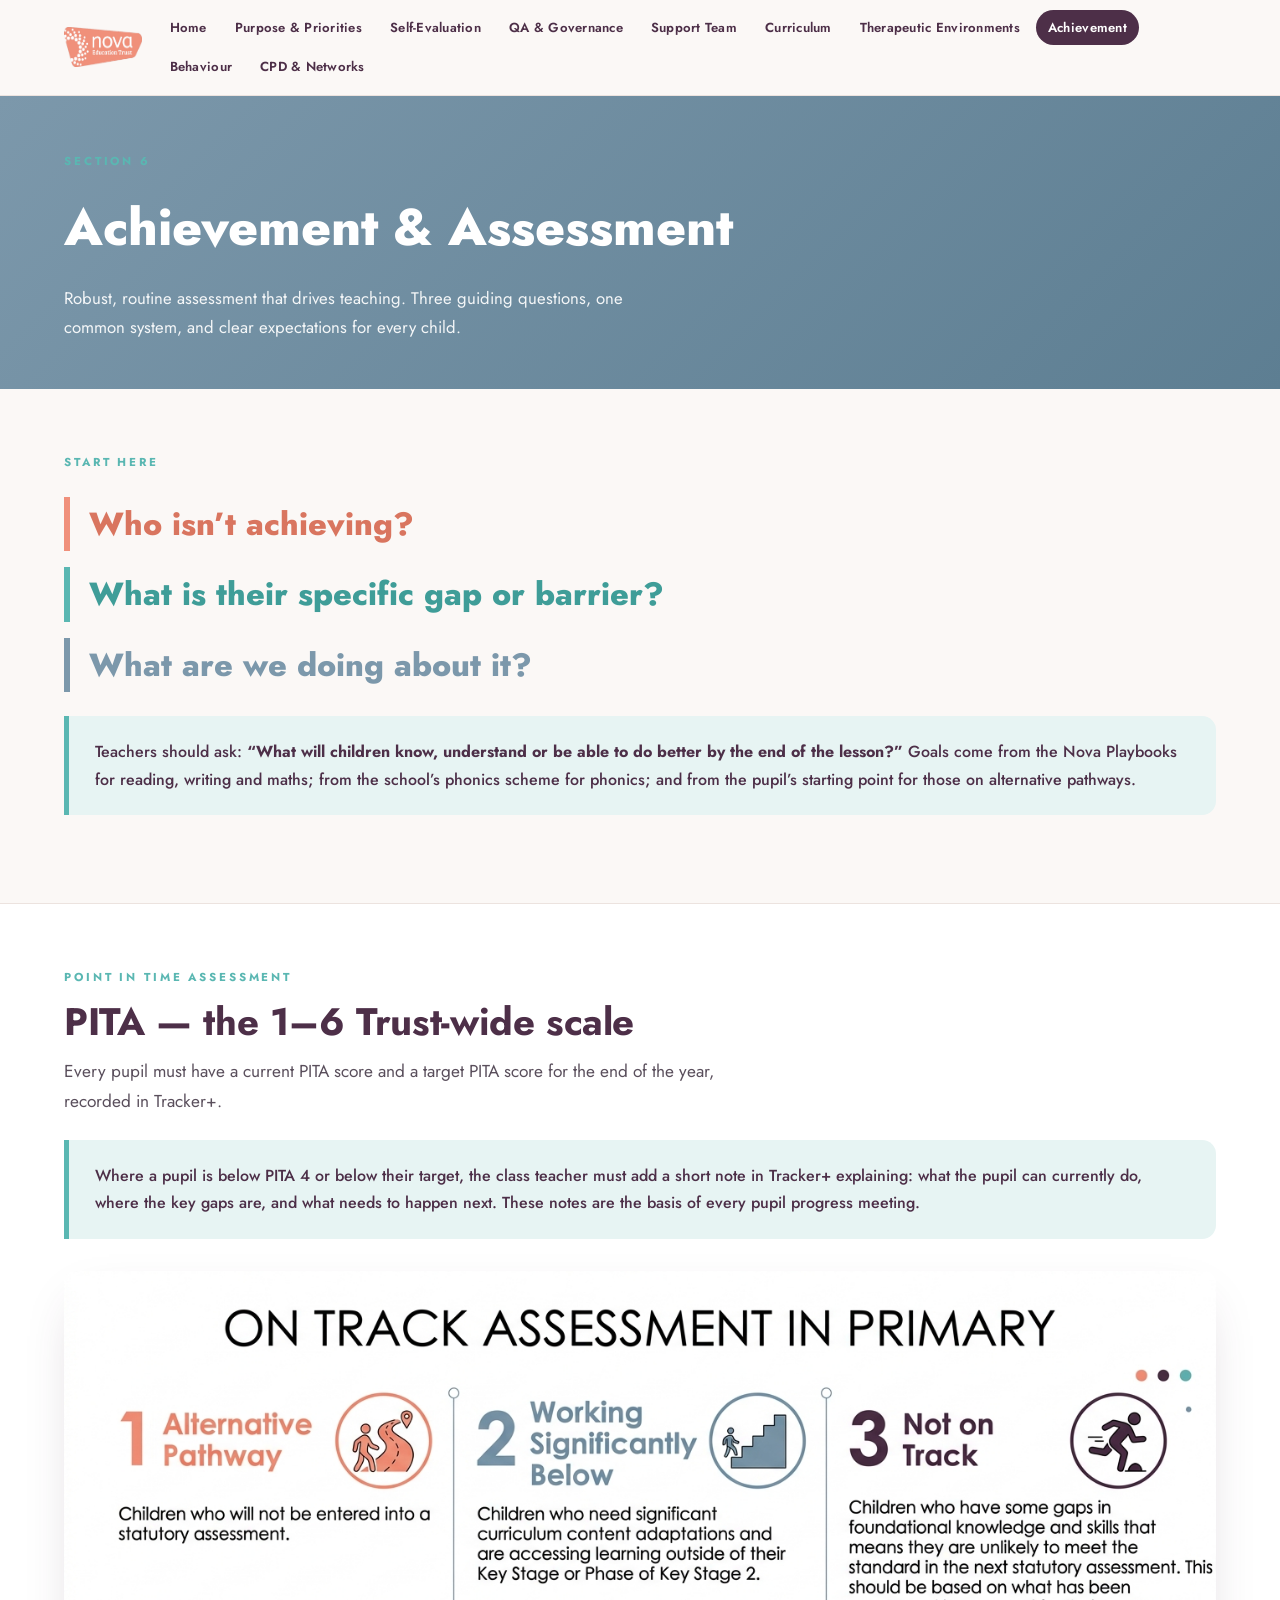
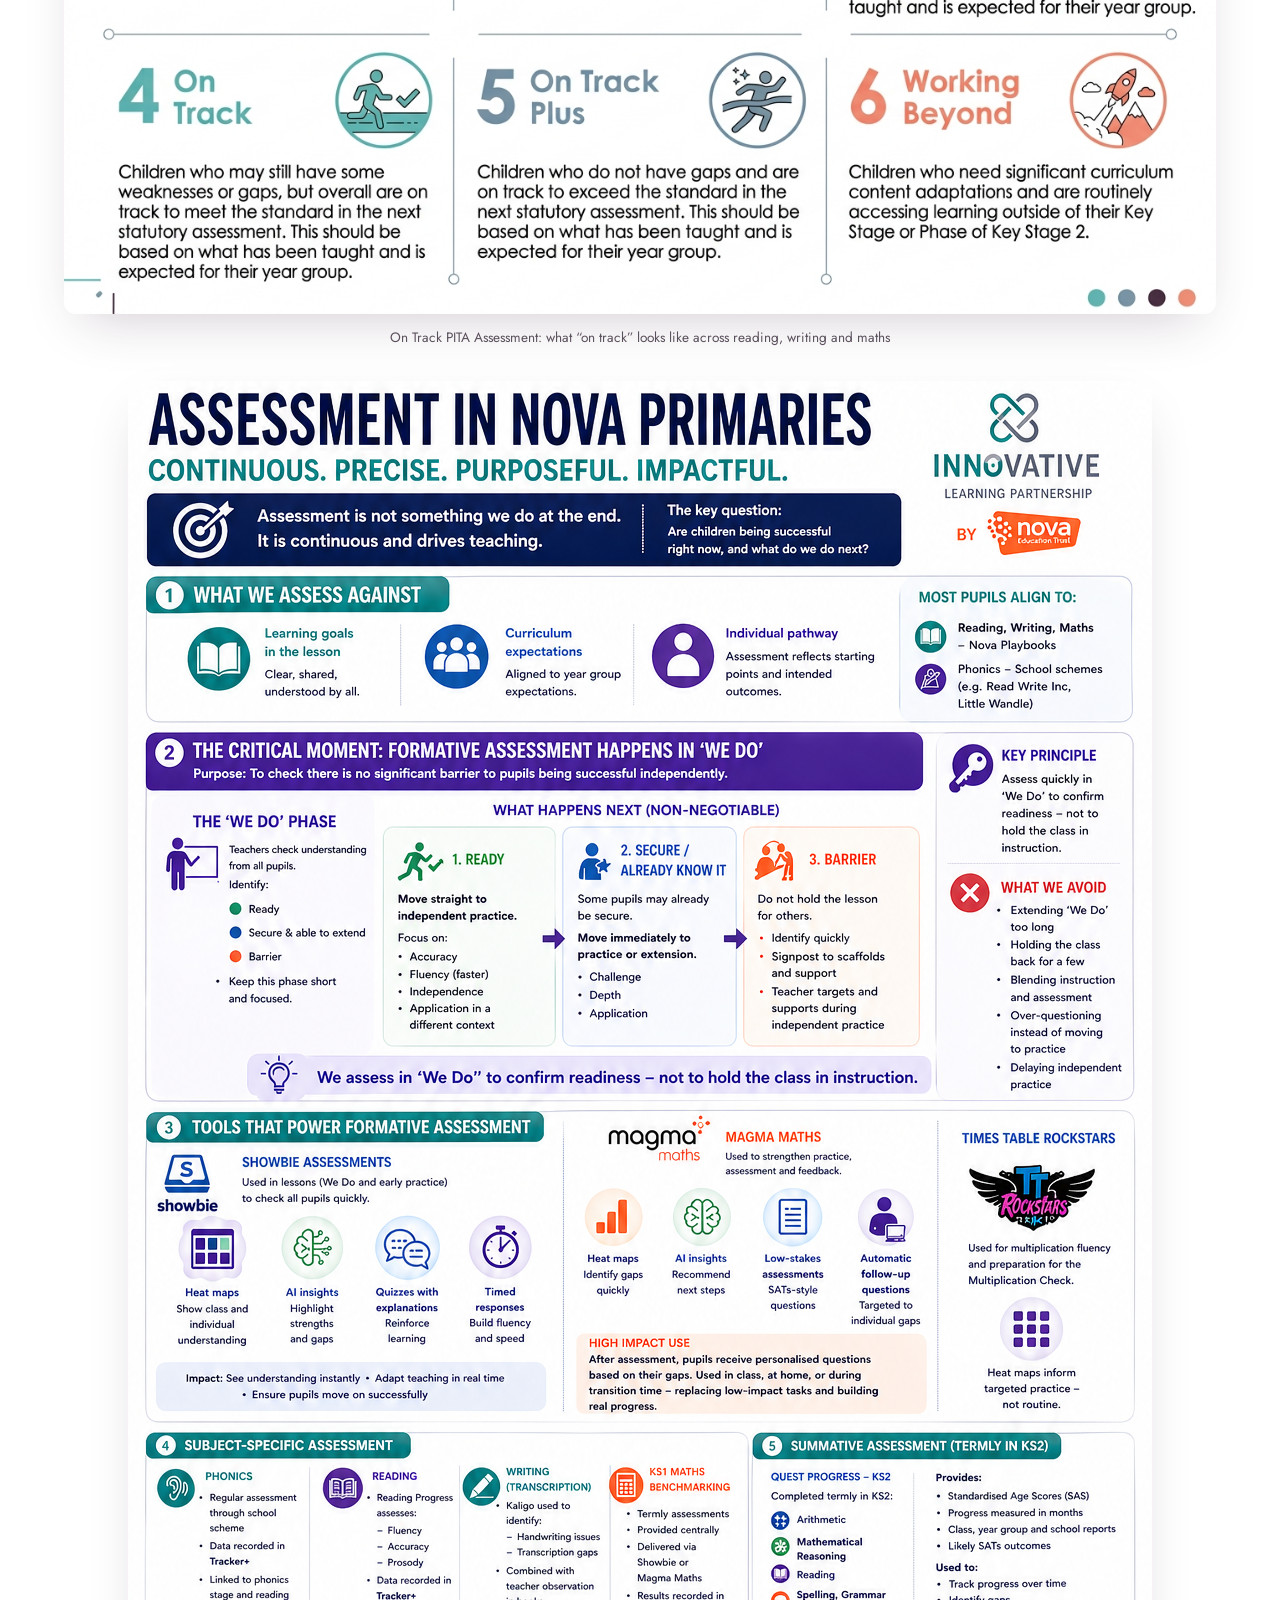
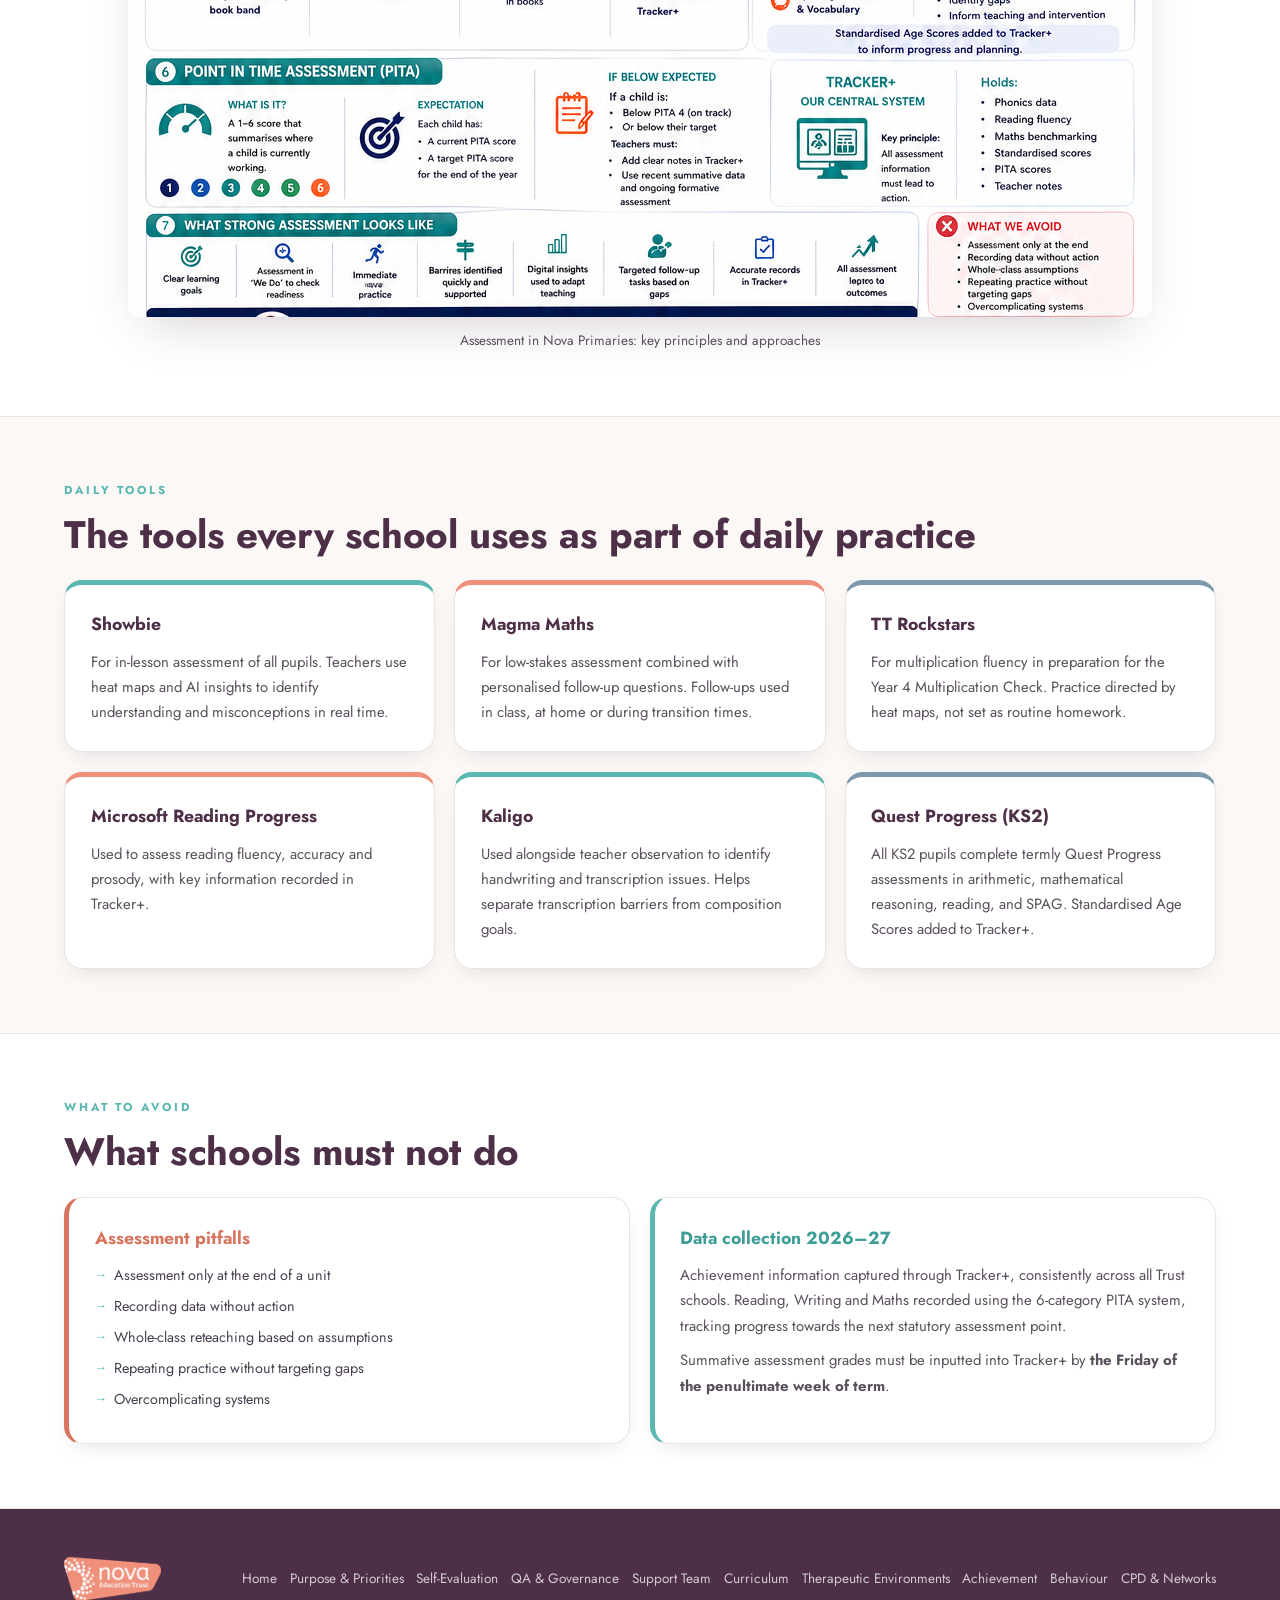
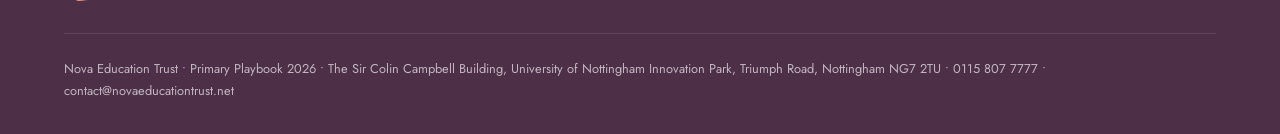
==== commit fd59331d: "Revise achievement page and add lightbox infographics to curriculum page Achievement: replace three-" ====
--- a/achievement.html
+++ b/achievement.html
@@ -10,7 +10,7 @@
 <header class="nav">
   <div class="nav-inner">
     <a class="nav-logo" href="index.html"><img src="assets/nova-logo.png" alt="Nova Education Trust"></a>
-    <nav class="links"><a href="index.html">Home</a><a href="purpose.html">Purpose & Priorities</a><a href="self-evaluation.html">Self-Evaluation</a><a href="governance.html">QA & Governance</a><a href="support-team.html">Support Team</a><a href="curriculum.html">Curriculum</a><a href="achievement.html" class="active">Achievement</a><a href="behaviour.html">Behaviour</a><a href="cpd.html">CPD & Networks</a></nav>
+    <nav class="links"><a href="index.html">Home</a><a href="purpose.html">Purpose & Priorities</a><a href="self-evaluation.html">Self-Evaluation</a><a href="governance.html">QA & Governance</a><a href="support-team.html">Support Team</a><a href="curriculum.html">Curriculum</a><a href="therapeutic.html">Therapeutic Environments</a><a href="achievement.html" class="active">Achievement</a><a href="behaviour.html">Behaviour</a><a href="cpd.html">CPD & Networks</a></nav>
     <button class="burger" aria-label="Menu"><span></span><span></span><span></span></button>
   </div>
   <div class="mob-menu"><a href="index.html">Home</a><a href="purpose.html">Purpose & Priorities</a><a href="self-evaluation.html">Self-Evaluation</a><a href="governance.html">QA & Governance</a><a href="support-team.html">Support Team</a><a href="curriculum.html">Curriculum</a><a href="therapeutic.html">Therapeutic Environments</a><a href="achievement.html">Achievement</a><a href="behaviour.html">Behaviour</a><a href="cpd.html">CPD & Networks</a></div>
@@ -26,15 +26,16 @@
 
 <section>
   <div class="wrap">
-    <div class="reveal"><div class="eyebrow">The guiding questions</div>
-    <h2 class="section-title">Three questions every teacher must be able to answer</h2></div>
-    <div class="cards cols-3 reveal" style="margin-top:1.5rem">
-      <div class="card accent-coral"><h3>Which children are not on track?</h3><p>Either below age-related expectations or below their individual target. This must be known before every lesson, every pupil progress meeting.</p></div>
-      <div class="card accent-teal"><h3>What is the specific gap or barrier?</h3><p>The precise piece of learning missing, or the barrier preventing progress &mdash; not a vague sense, but a named gap linked to a teaching action.</p></div>
-      <div class="card accent-slate"><h3>What are we doing about it?</h3><p>The targeted action being taken in teaching, practice or intervention. Assessment without action is just data collection.</p></div>
-    </div>
-    <div class="callout reveal" style="margin-top:1.5rem">
-      <p>Teachers should ask: <strong>&ldquo;What will children know, understand or be able to do better by the end of the lesson?&rdquo;</strong> Goals come from the Nova Playbooks for reading, writing and maths; from the school&rsquo;s phonics scheme for phonics; and from the pupil&rsquo;s starting point for those on alternative pathways.</p>
+    <div class="reveal">
+      <div class="eyebrow">Start here</div>
+      <div style="margin-top:1.5rem;display:flex;flex-direction:column;gap:1rem">
+        <p style="font-family:var(--display);font-size:clamp(1.3rem,2.8vw,2rem);font-weight:800;color:var(--coral-dark);line-height:1.2;border-left:6px solid var(--coral);padding:.5rem 0 .5rem 1.2rem;margin:0">Who isn&rsquo;t achieving?</p>
+        <p style="font-family:var(--display);font-size:clamp(1.3rem,2.8vw,2rem);font-weight:800;color:var(--teal-dark);line-height:1.2;border-left:6px solid var(--teal);padding:.5rem 0 .5rem 1.2rem;margin:0">What is their specific gap or barrier?</p>
+        <p style="font-family:var(--display);font-size:clamp(1.3rem,2.8vw,2rem);font-weight:800;color:var(--slate);line-height:1.2;border-left:6px solid var(--slate);padding:.5rem 0 .5rem 1.2rem;margin:0">What are we doing about it?</p>
+      </div>
+      <div class="callout" style="margin-top:1.5rem">
+        <p>Teachers should ask: <strong>&ldquo;What will children know, understand or be able to do better by the end of the lesson?&rdquo;</strong> Goals come from the Nova Playbooks for reading, writing and maths; from the school&rsquo;s phonics scheme for phonics; and from the pupil&rsquo;s starting point for those on alternative pathways.</p>
+      </div>
     </div>
   </div>
 </section>
@@ -44,14 +45,6 @@
     <div class="reveal"><div class="eyebrow">Point in Time Assessment</div>
     <h2 class="section-title">PITA &mdash; the 1&ndash;6 Trust-wide scale</h2>
     <p class="lead">Every pupil must have a current PITA score and a target PITA score for the end of the year, recorded in Tracker+.</p></div>
-    <div class="pita-grid reveal">
-      <div class="pita-item p1"><div class="pnum">1</div><div class="plabel">Alternative Pathway</div><p>Children who will not be entered into a statutory assessment.</p></div>
-      <div class="pita-item p2"><div class="pnum">2</div><div class="plabel">Working Significantly Below</div><p>Significant curriculum content adaptations needed; accessing learning outside their Key Stage.</p></div>
-      <div class="pita-item p3"><div class="pnum">3</div><div class="plabel">Not on Track</div><p>Some gaps in foundational knowledge; unlikely to meet the standard in the next statutory assessment.</p></div>
-      <div class="pita-item p4"><div class="pnum">4</div><div class="plabel">On Track</div><p>May still have some weaknesses, but overall on track to meet the standard in the next statutory assessment.</p></div>
-      <div class="pita-item p5"><div class="pnum">5</div><div class="plabel">On Track Plus</div><p>No gaps; on track to exceed the standard. Based on what has been taught and expected for their year group.</p></div>
-      <div class="pita-item p6"><div class="pnum">6</div><div class="plabel">Working Beyond</div><p>Routinely accessing learning outside their Key Stage or Phase of Key Stage 2.</p></div>
-    </div>
     <div class="callout reveal" style="margin-top:1.5rem">
       <p>Where a pupil is below PITA 4 or below their target, the class teacher must add a short note in Tracker+ explaining: what the pupil can currently do, where the key gaps are, and what needs to happen next. These notes are the basis of every pupil progress meeting.</p>
     </div>
@@ -78,10 +71,6 @@
       <div class="card accent-teal"><h3>Kaligo</h3><p>Used alongside teacher observation to identify handwriting and transcription issues. Helps separate transcription barriers from composition goals.</p></div>
       <div class="card accent-slate"><h3>Quest Progress (KS2)</h3><p>All KS2 pupils complete termly Quest Progress assessments in arithmetic, mathematical reasoning, reading, and SPAG. Standardised Age Scores added to Tracker+.</p></div>
     </div>
-    <div class="reveal" style="margin-top:2rem">
-      <img src="Digital%20Tools%20in%20Nova%20Classrooms.png" alt="Digital Tools in Nova Classrooms infographic" style="max-width:100%;border-radius:12px;box-shadow:var(--shadow);display:block;margin:0 auto">
-      <p style="text-align:center;font-family:var(--display);font-size:.85rem;color:#5a4f5c;margin-top:.75rem">Digital tools in Nova classrooms: how each tool supports teaching and learning</p>
-    </div>
   </div>
 </section>
 
@@ -106,10 +95,6 @@
         <p style="margin-top:.6rem">Summative assessment grades must be inputted into Tracker+ by <strong>the Friday of the penultimate week of term</strong>.</p>
       </div>
     </div>
-    <div class="reveal" style="margin-top:2rem">
-      <img src="Nova%20Common%20Mistakes%20in%20Teaching%20and%20Remedies.png" alt="Nova Common Mistakes in Teaching and Remedies infographic" style="max-width:100%;border-radius:12px;box-shadow:var(--shadow);display:block;margin:0 auto">
-      <p style="text-align:center;font-family:var(--display);font-size:.85rem;color:#5a4f5c;margin-top:.75rem">Common mistakes in teaching and their remedies: what to avoid and what to do instead</p>
-    </div>
   </div>
 </section>
 
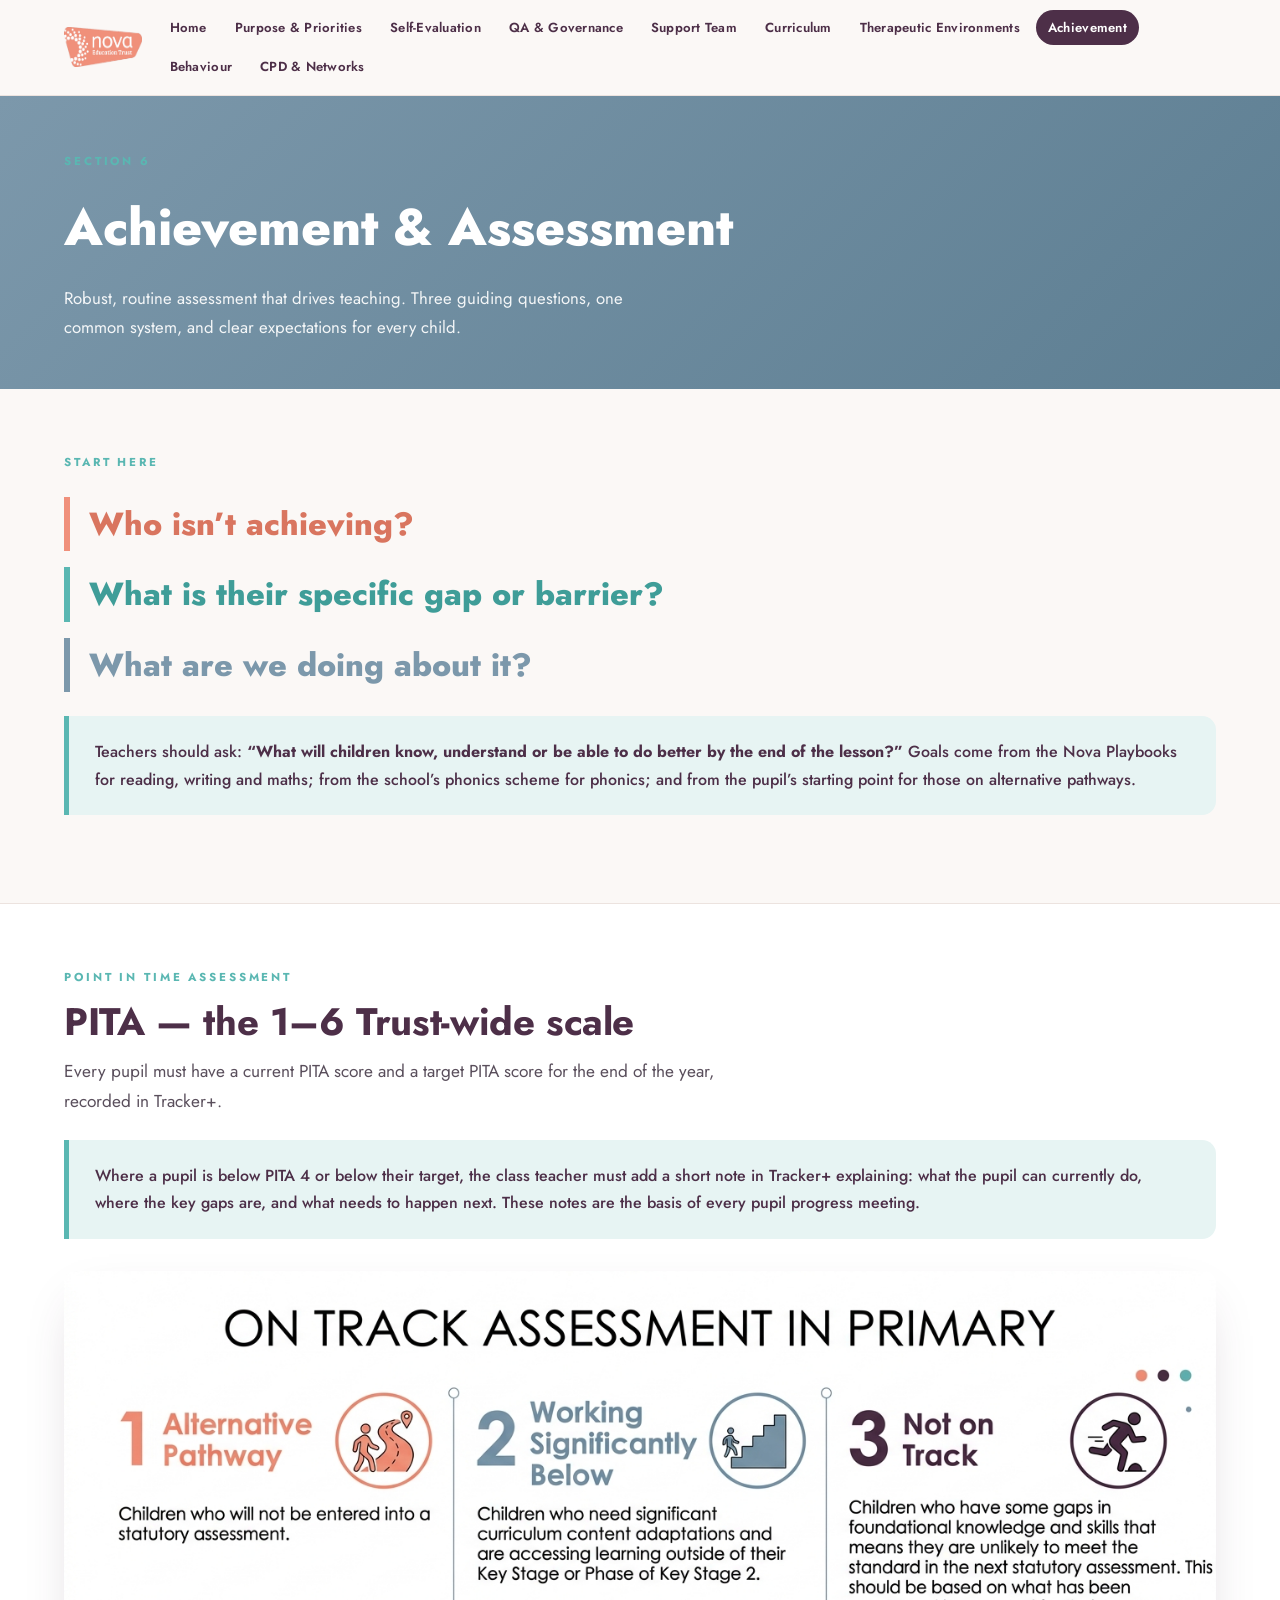
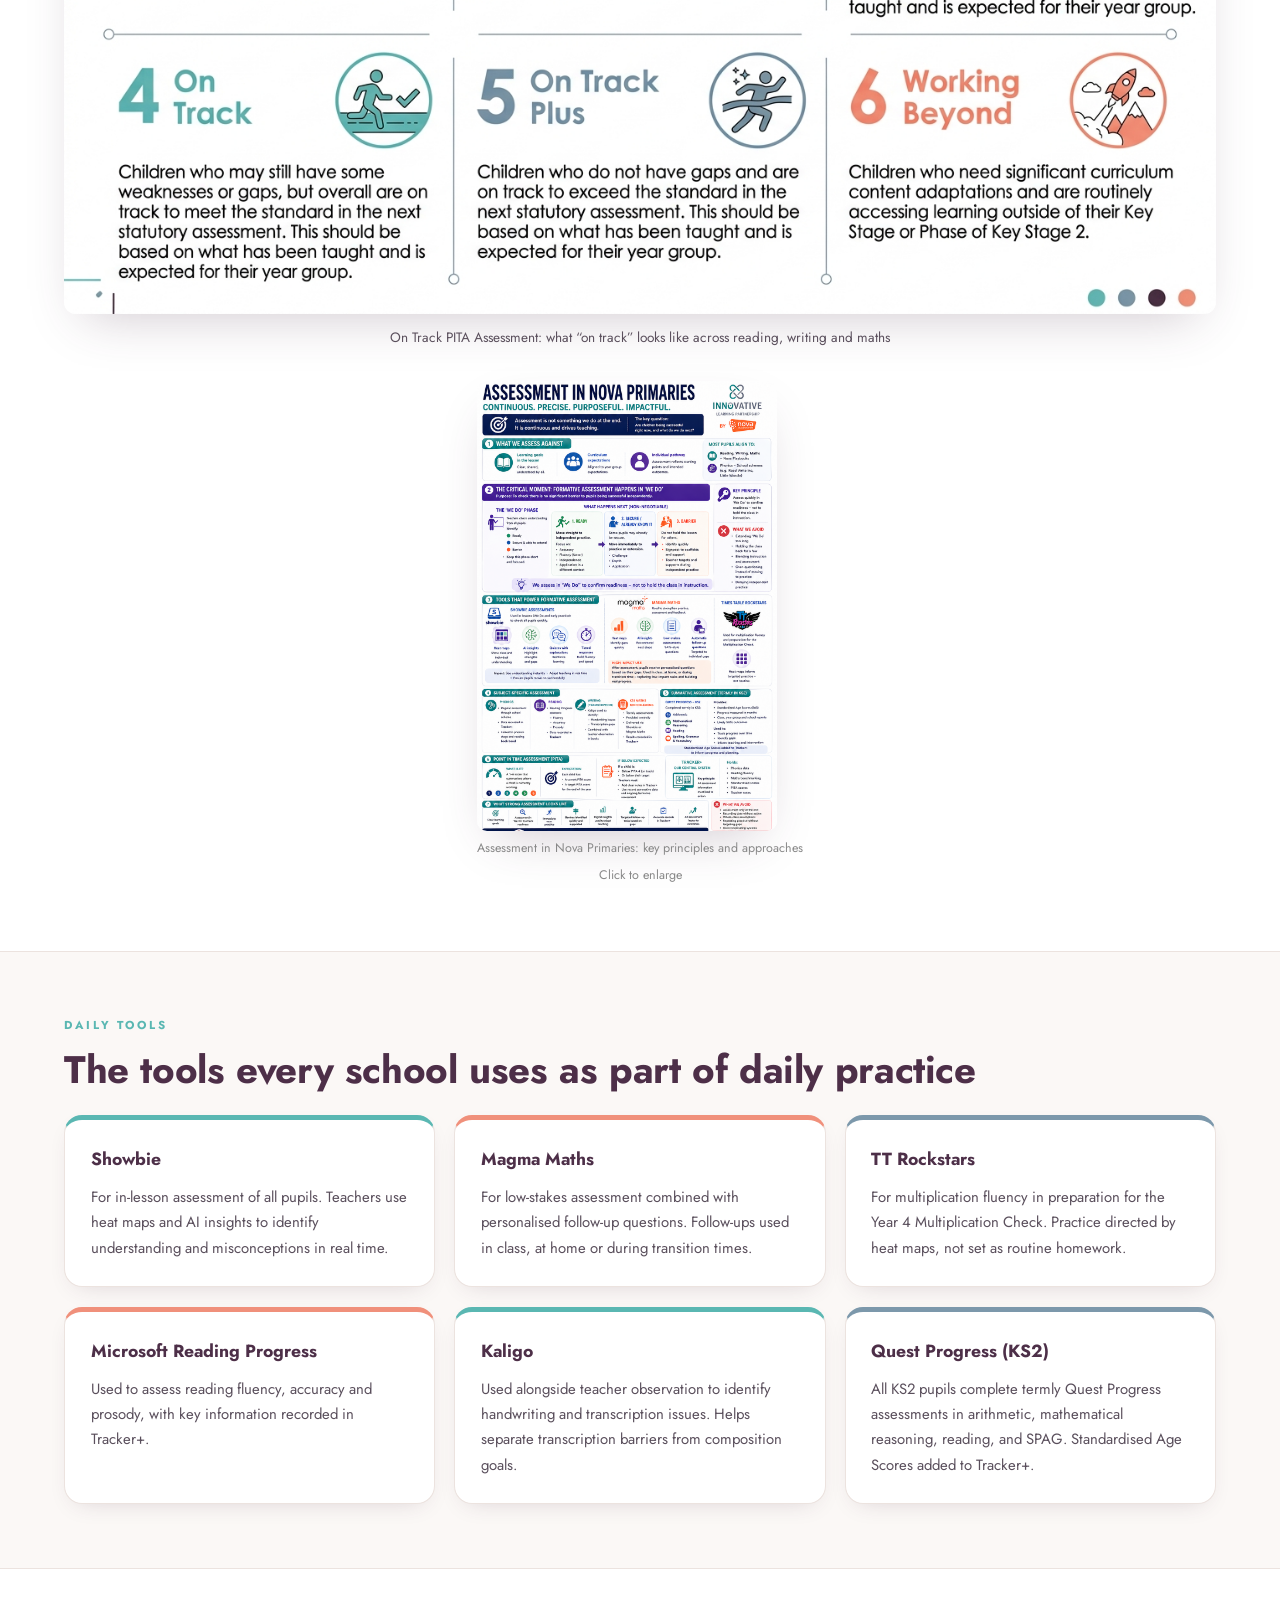
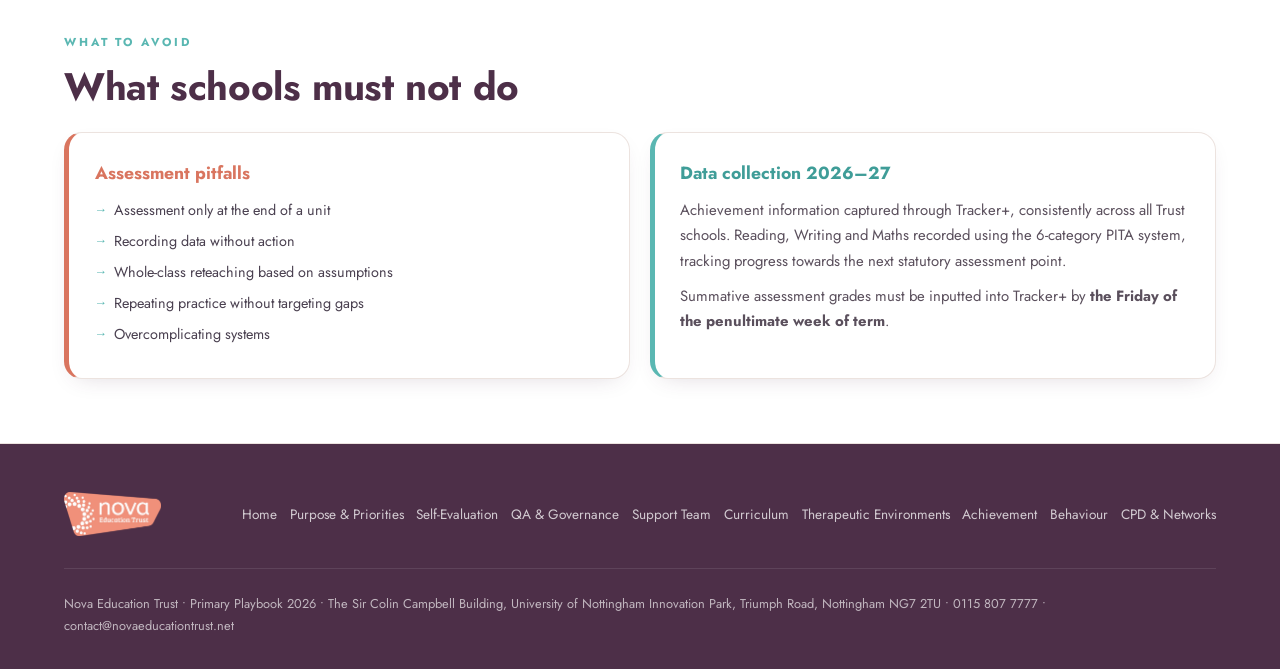
==== commit f9633536: "Add lightbox thumbnails to achievement + therapeutic pages with 4 school photos" ====
--- a/achievement.html
+++ b/achievement.html
@@ -5,6 +5,16 @@
 <meta name="viewport" content="width=device-width,initial-scale=1.0">
 <title>Achievement & Assessment — Nova Primary Playbook 2026</title>
 <link rel="stylesheet" href="style.css">
+<style>
+#lb-overlay{display:none;position:fixed;inset:0;background:rgba(0,0,0,.88);z-index:9000;align-items:center;justify-content:center;padding:1rem}
+#lb-overlay.open{display:flex}
+#lb-overlay img{max-width:95vw;max-height:92vh;border-radius:10px;object-fit:contain;cursor:default}
+#lb-close{position:absolute;top:.75rem;right:1.25rem;background:none;border:none;color:#fff;font-size:2.5rem;line-height:1;cursor:pointer;padding:0;font-family:sans-serif}
+.thumb-wrap{cursor:zoom-in;text-align:center}
+.thumb-wrap img{max-width:300px;width:100%;border-radius:10px;box-shadow:var(--shadow);transition:transform .15s,box-shadow .15s}
+.thumb-wrap:hover img{transform:translateY(-2px);box-shadow:0 8px 30px rgba(0,0,0,.18)}
+.thumb-hint{font-family:var(--display);font-size:.78rem;color:#888;margin-top:.4rem;text-align:center}
+</style>
 </head>
 <body>
 <header class="nav">
@@ -52,9 +62,14 @@
       <img src="On%20Track%20PITA%20Assessment.png" alt="On Track PITA Assessment guide" style="max-width:100%;border-radius:12px;box-shadow:var(--shadow);display:block;margin:0 auto">
       <p style="text-align:center;font-family:var(--display);font-size:.85rem;color:#5a4f5c;margin-top:.75rem">On Track PITA Assessment: what &ldquo;on track&rdquo; looks like across reading, writing and maths</p>
     </div>
-    <div class="reveal" style="margin-top:2rem">
-      <img src="Assessment%20in%20Nova%20Primaries.png" alt="Assessment in Nova Primaries infographic" style="max-width:100%;border-radius:12px;box-shadow:var(--shadow);display:block;margin:0 auto">
-      <p style="text-align:center;font-family:var(--display);font-size:.85rem;color:#5a4f5c;margin-top:.75rem">Assessment in Nova Primaries: key principles and approaches</p>
+    <div class="reveal" style="margin-top:2rem;text-align:center">
+      <figure style="margin:0;display:inline-block">
+        <div class="thumb-wrap" onclick="lbOpen('Assessment%20in%20Nova%20Primaries.png','Assessment in Nova Primaries')">
+          <img src="Assessment%20in%20Nova%20Primaries.png" alt="Assessment in Nova Primaries infographic">
+        </div>
+        <p class="thumb-hint">Assessment in Nova Primaries: key principles and approaches</p>
+        <p class="thumb-hint">Click to enlarge</p>
+      </figure>
     </div>
   </div>
 </section>
@@ -107,6 +122,15 @@
     <p class="copy">Nova Education Trust &bull; Primary Playbook 2026 &bull; The Sir Colin Campbell Building, University of Nottingham Innovation Park, Triumph Road, Nottingham NG7 2TU &bull; 0115 807 7777 &bull; contact@novaeducationtrust.net</p>
   </div>
 </footer>
+<div id="lb-overlay" onclick="if(event.target===this)lbClose()">
+  <button id="lb-close" onclick="lbClose()" aria-label="Close">&times;</button>
+  <img id="lb-img" src="" alt="">
+</div>
 <script src="app.js"></script>
+<script>
+function lbOpen(src,alt){var o=document.getElementById('lb-overlay');document.getElementById('lb-img').src=src;document.getElementById('lb-img').alt=alt||'';o.classList.add('open');document.body.style.overflow='hidden';}
+function lbClose(){document.getElementById('lb-overlay').classList.remove('open');document.body.style.overflow='';}
+document.addEventListener('keydown',function(e){if(e.key==='Escape')lbClose();});
+</script>
 </body>
 </html>
